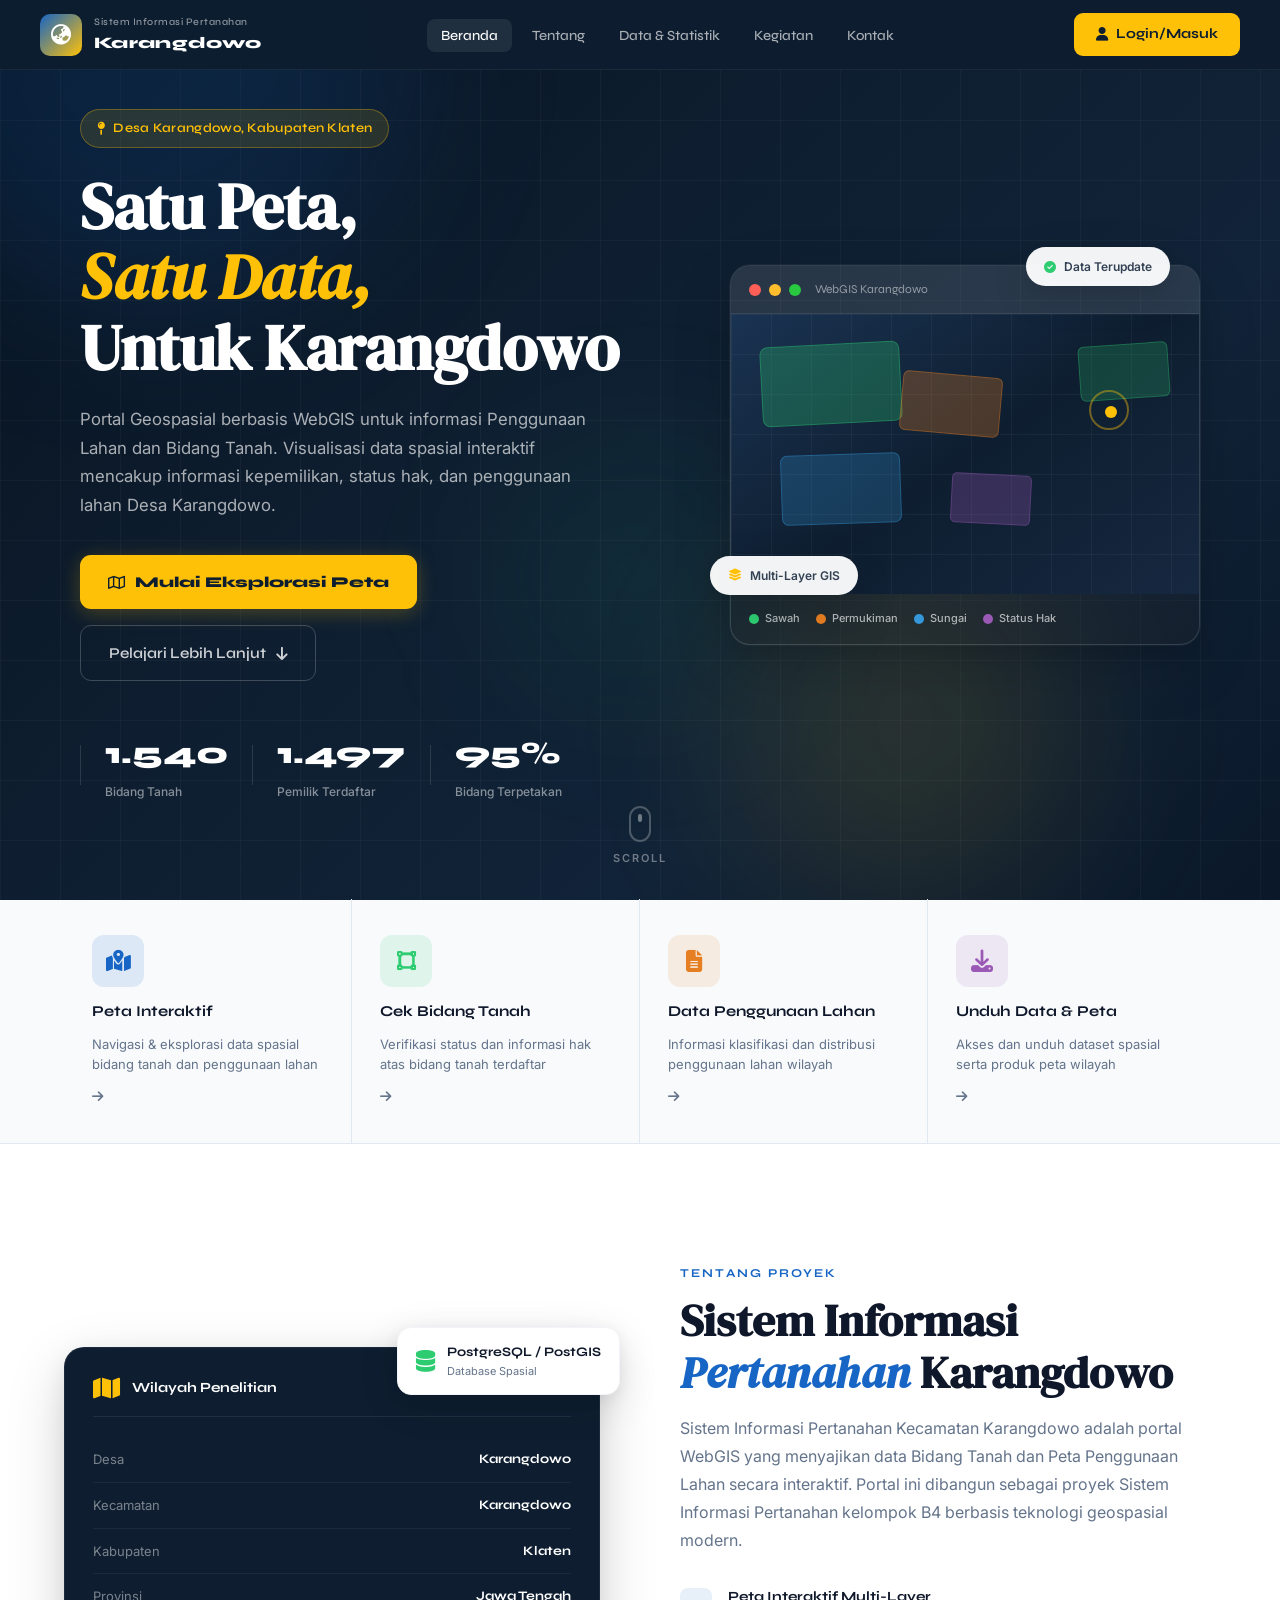
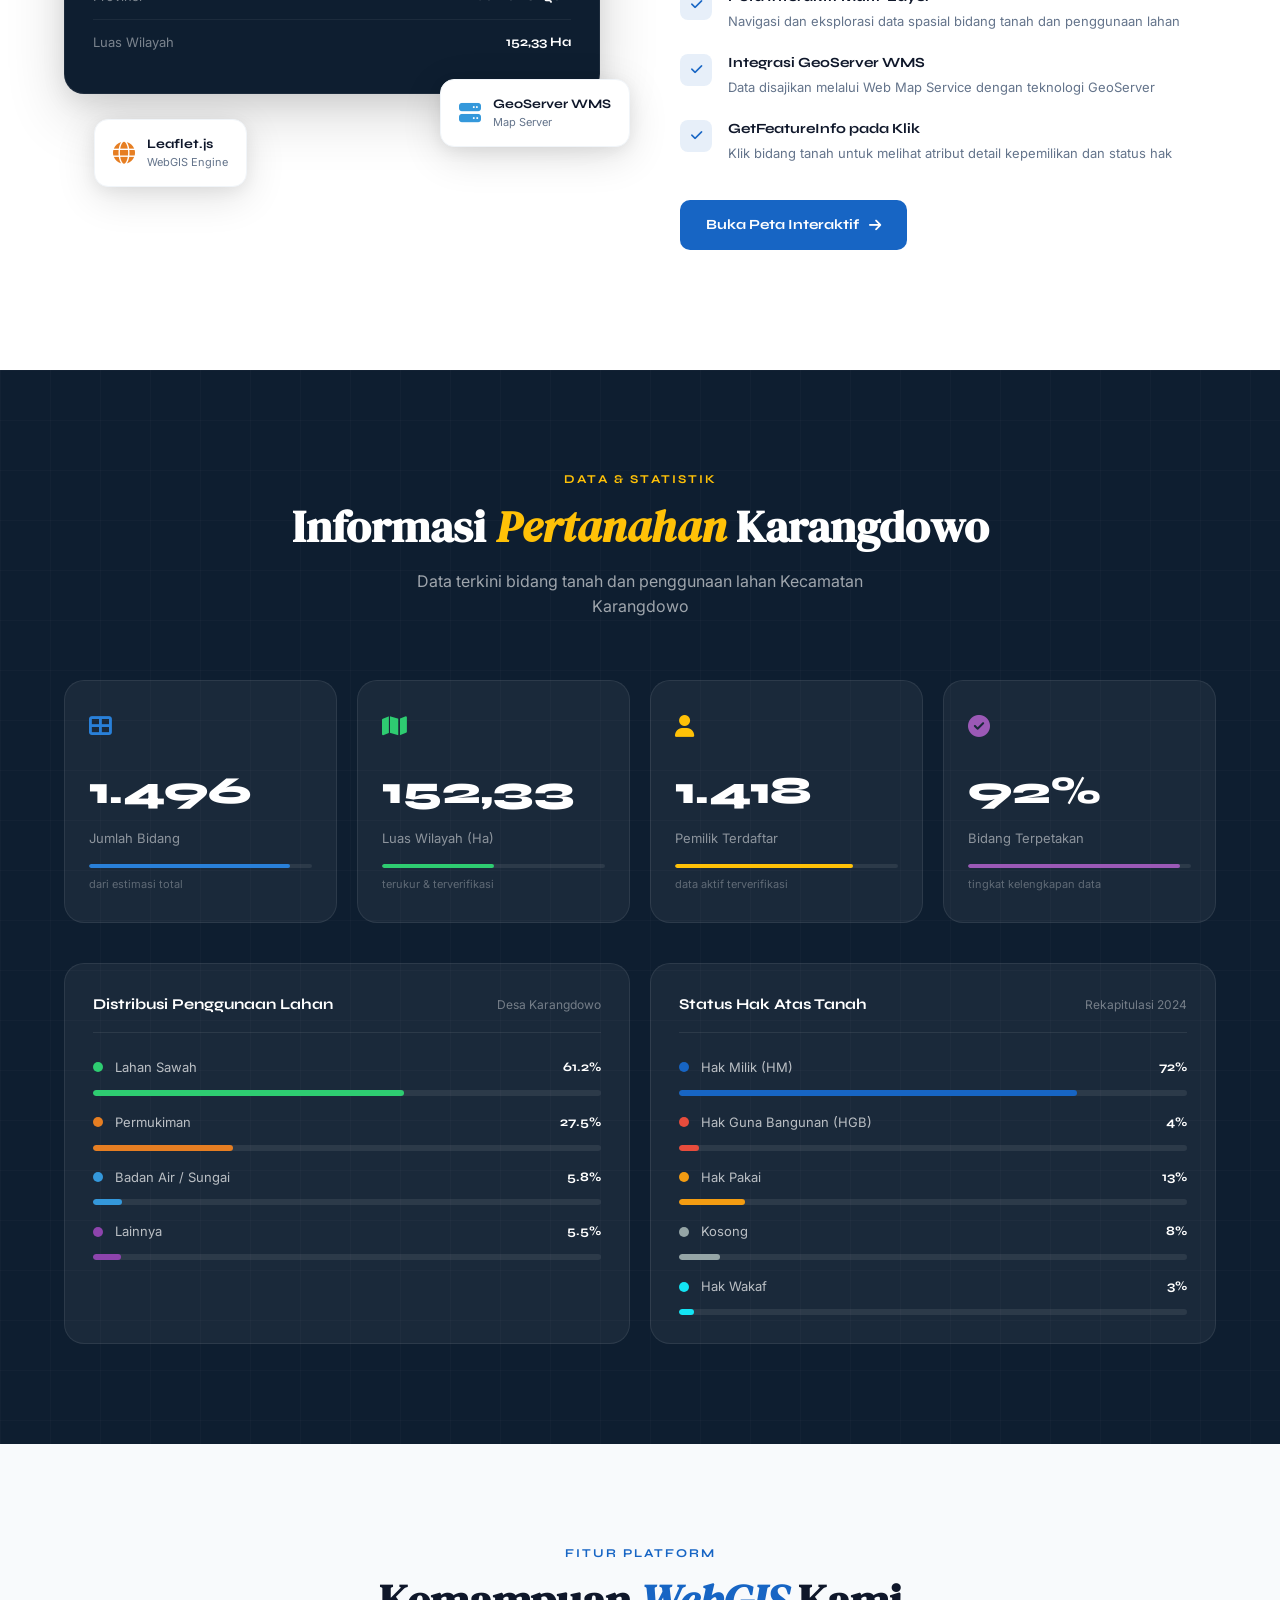
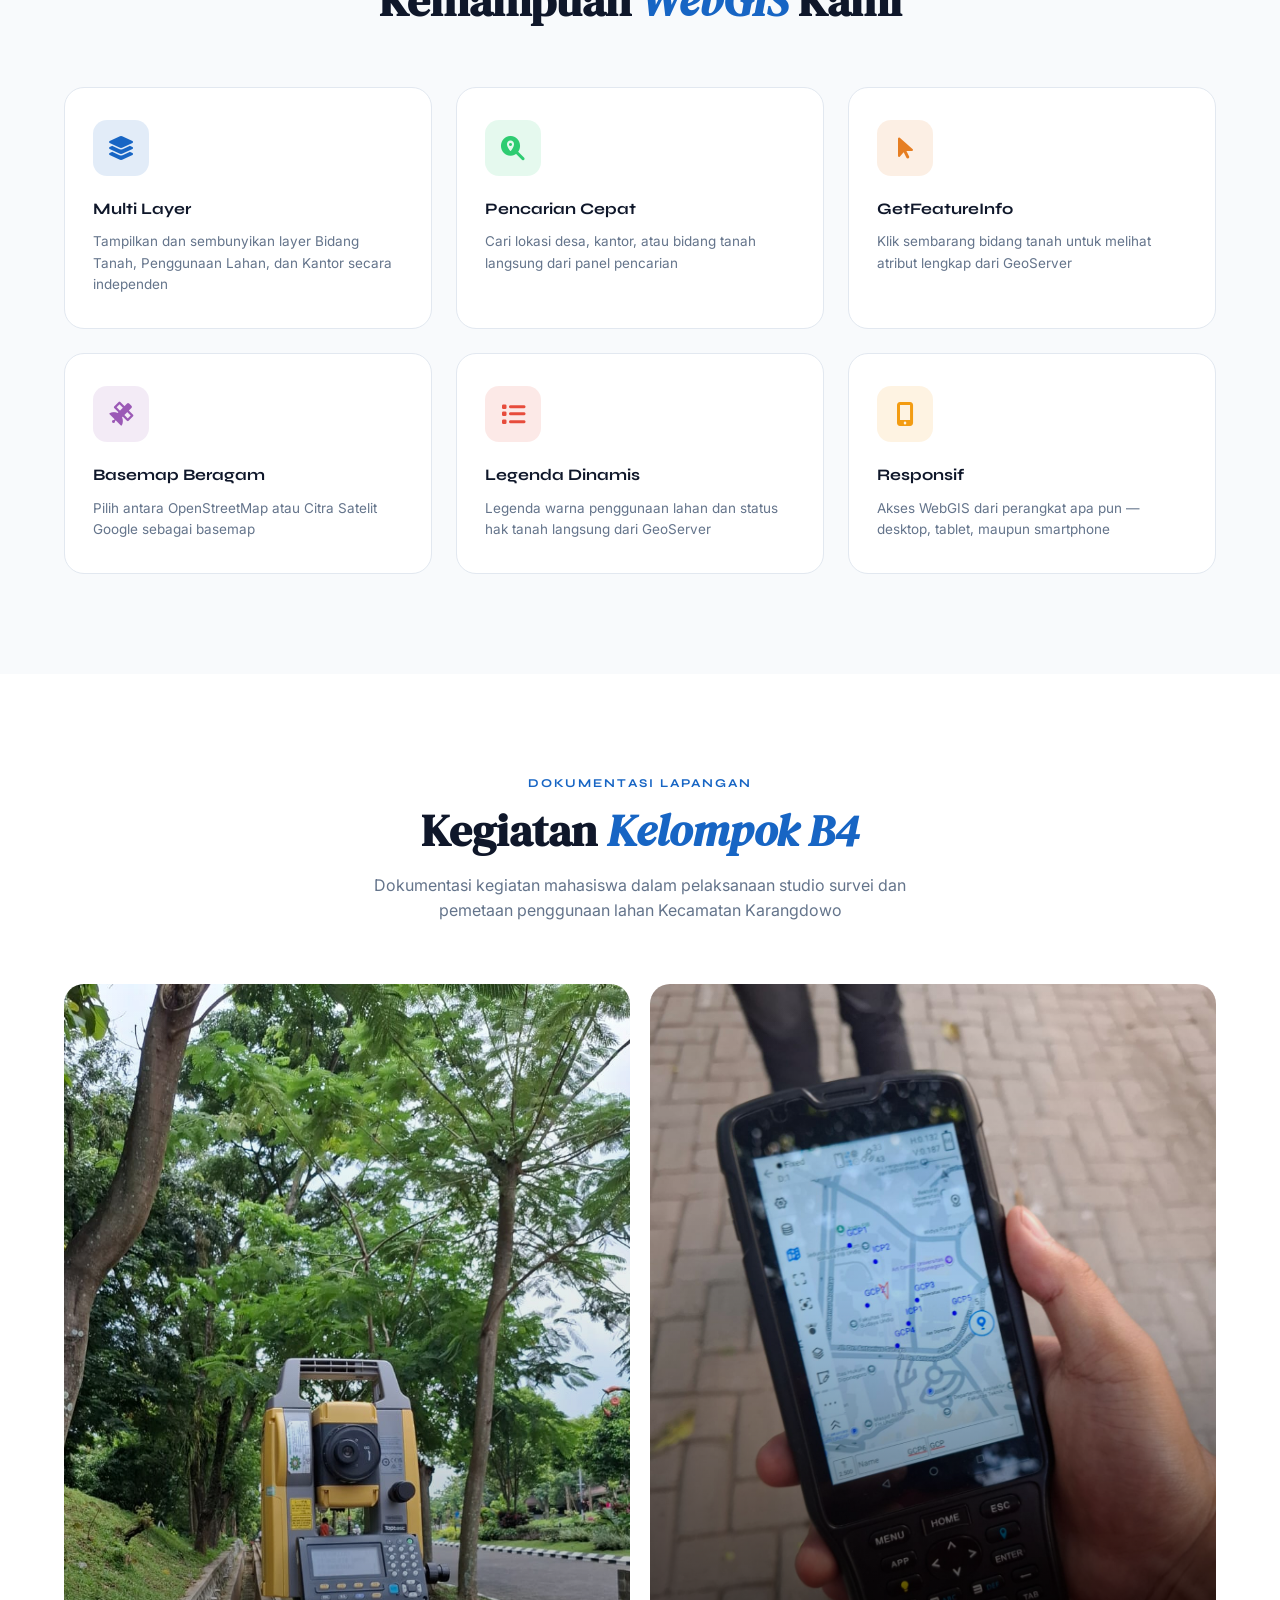
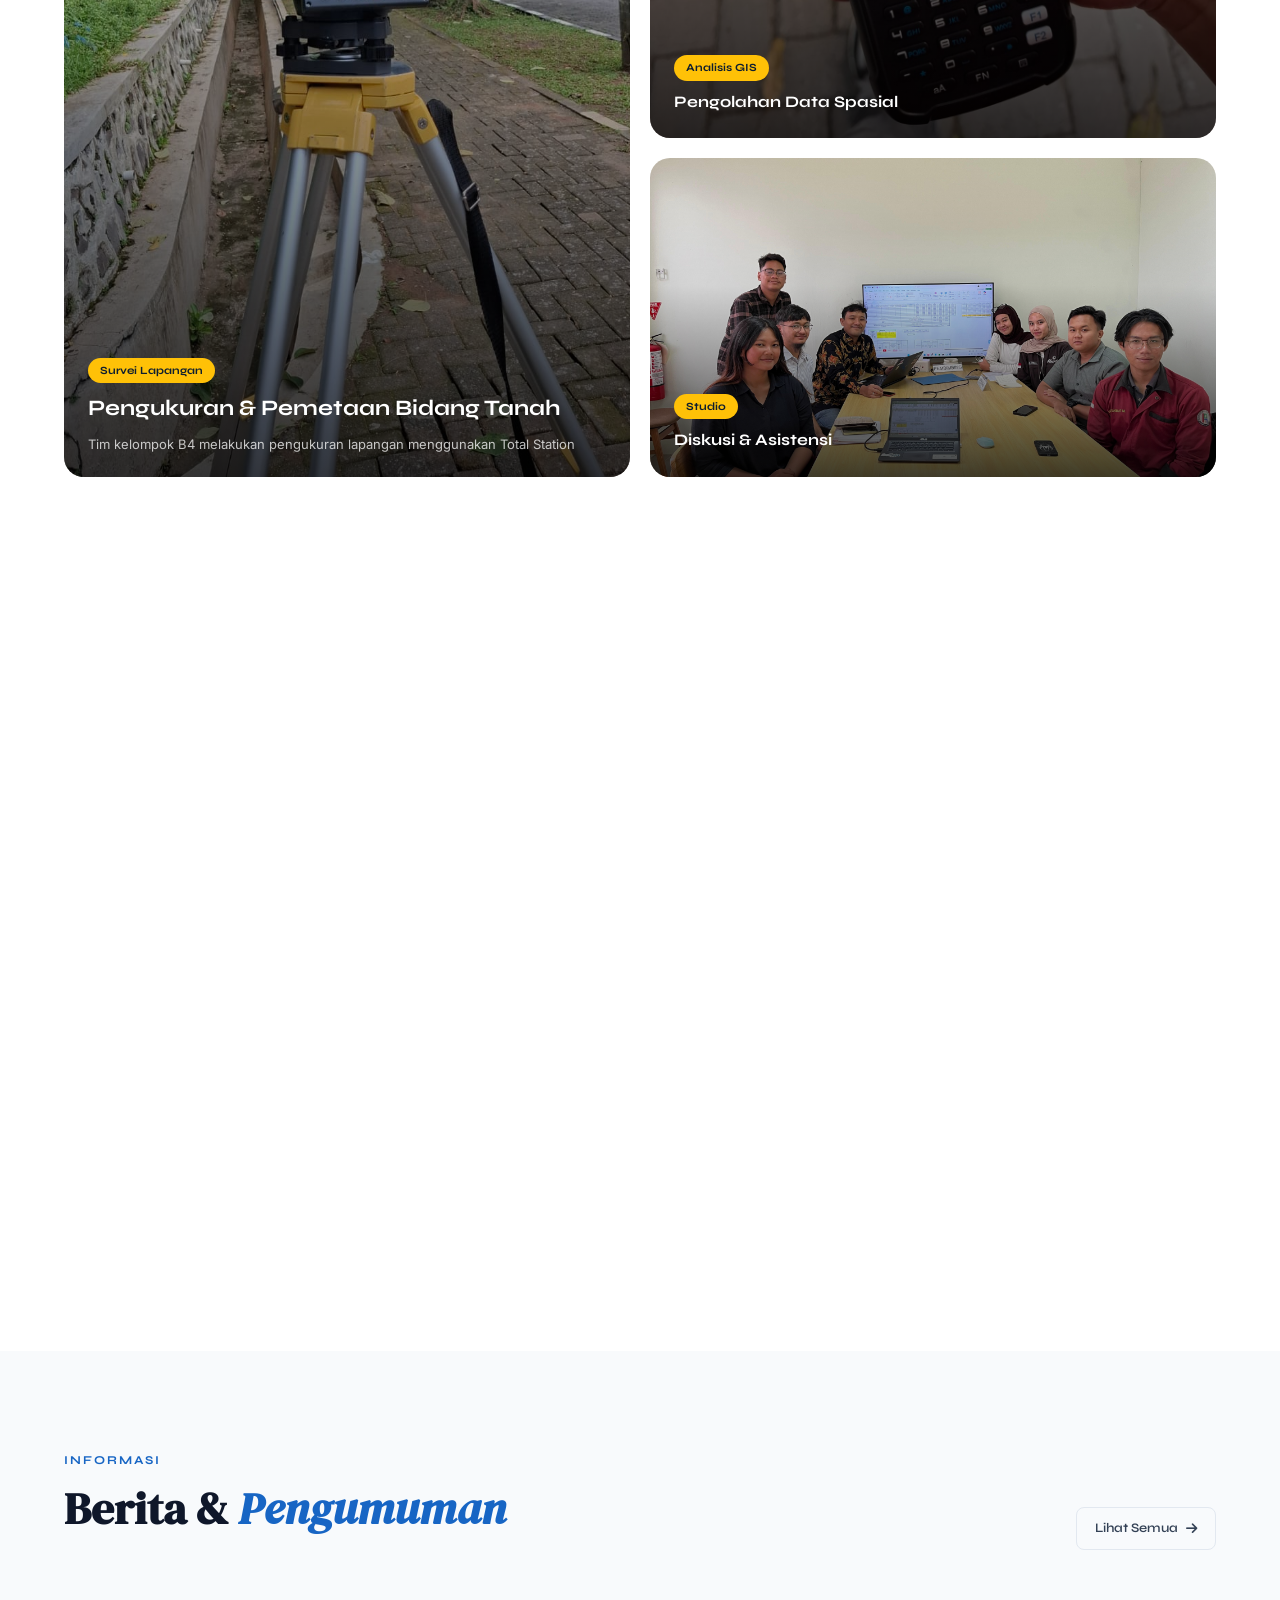
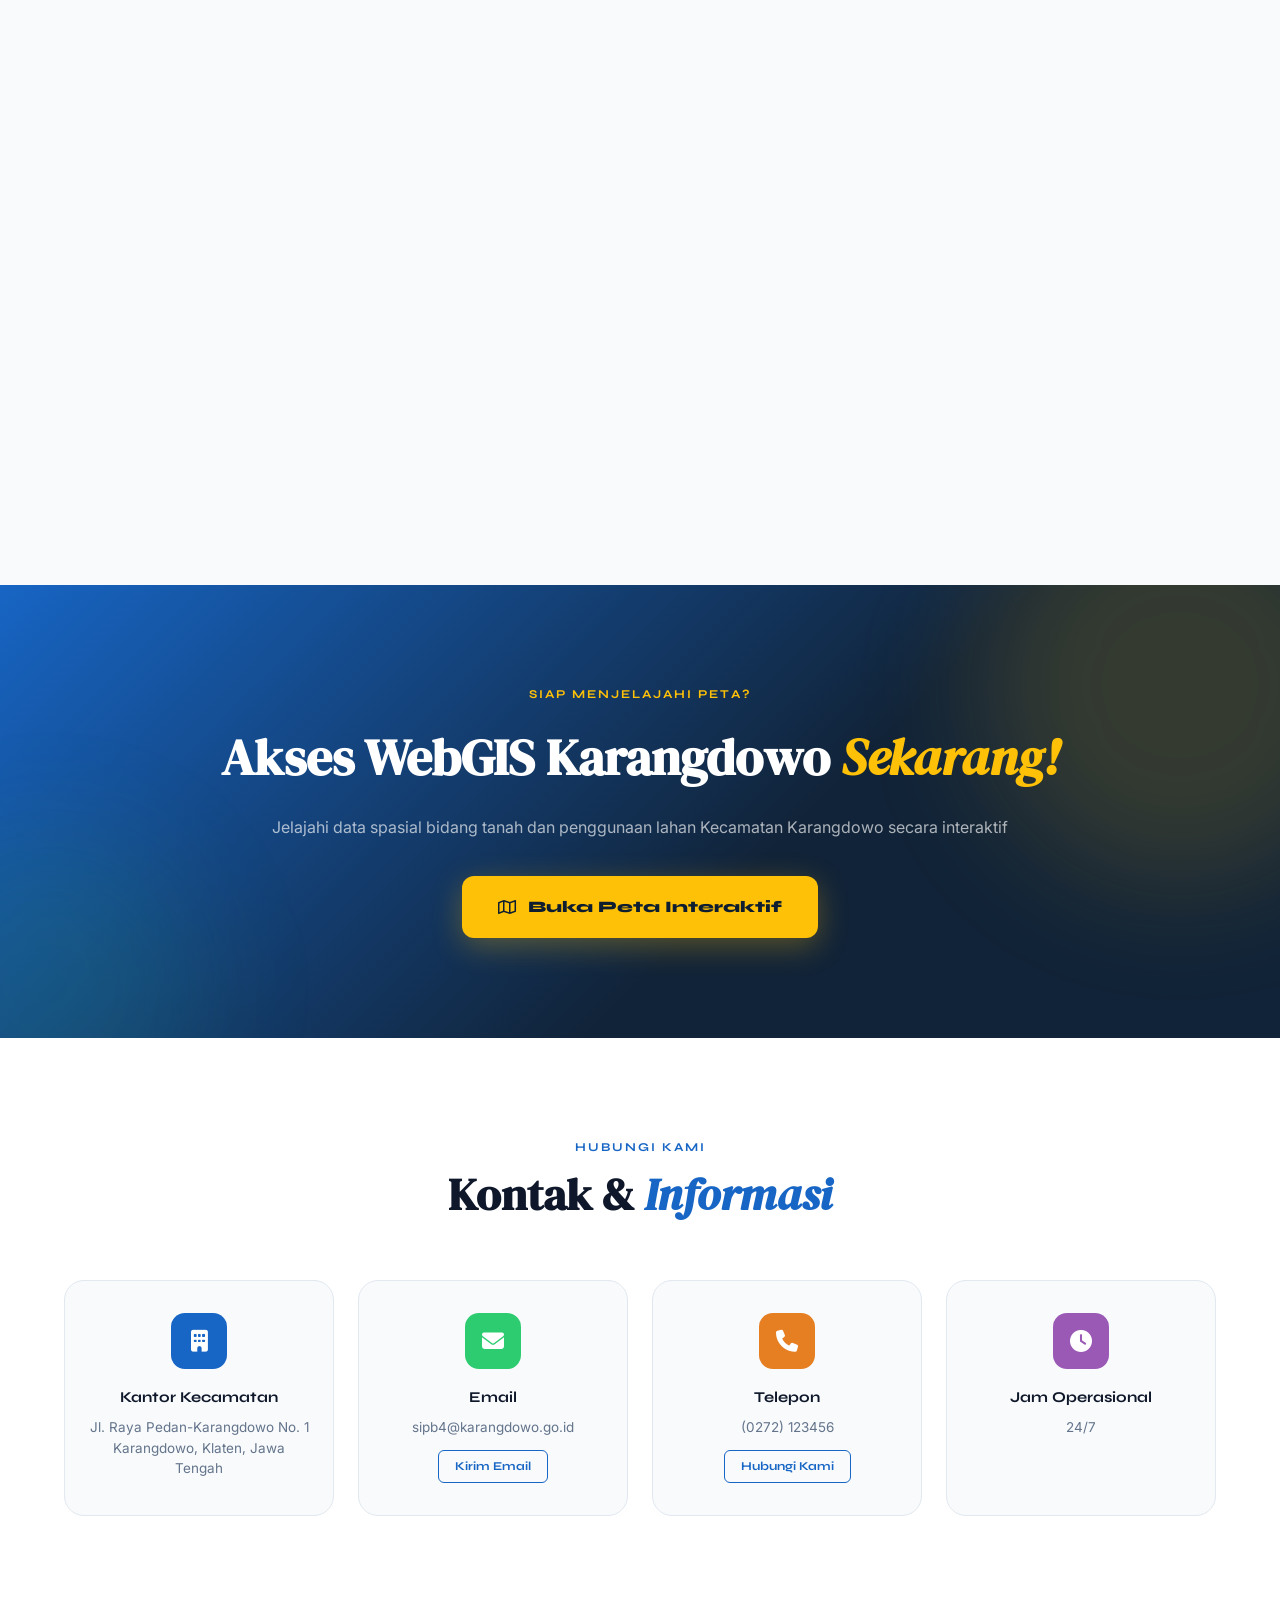
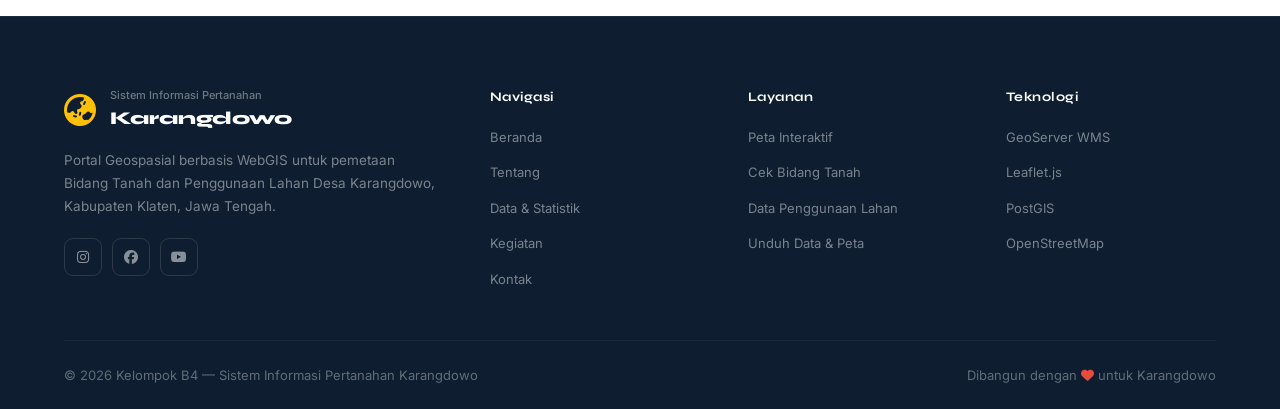
==== index.html @ cdc53840 "Add files via upload" ====
<!DOCTYPE html>
<html lang="id">
<head>
    <meta charset="UTF-8">
    <meta name="viewport" content="width=device-width, initial-scale=1.0">
    <meta name="description" content="Sistem Informasi Pertanahan Kecamatan Karangdowo, Kabupaten Klaten, Jawa Tengah.">
    <title>SIP Karangdowo — Sistem Informasi Pertanahan</title>
    <link rel="preconnect" href="https://fonts.googleapis.com">
    <link rel="preconnect" href="https://fonts.gstatic.com" crossorigin>
    <link href="https://fonts.googleapis.com/css2?family=DM+Serif+Display:ital@0;1&family=Syne:wght@400;500;600;700;800&family=Inter:wght@300;400;500;600&display=swap" rel="stylesheet">
    <link rel="stylesheet" href="https://cdnjs.cloudflare.com/ajax/libs/font-awesome/6.4.0/css/all.min.css">
    <link rel="stylesheet" href="style.css">
</head>
<body>

<!-- ===== NAVBAR ===== -->
<nav class="navbar" id="navbar">
    <div class="nav-brand">
        <div class="nav-logo-icon">
            <i class="fa fa-globe-asia"></i>
        </div>
        <div class="nav-brand-text">
            <span class="nav-brand-sub">Sistem Informasi Pertanahan</span>
            <span class="nav-brand-name">Karangdowo</span>
        </div>
    </div>
    <ul class="nav-links">
        <li><a href="#beranda" class="nav-link active">Beranda</a></li>
        <li><a href="#tentang" class="nav-link">Tentang</a></li>
        <li><a href="#statistik" class="nav-link">Data & Statistik</a></li>
        <li><a href="#kegiatan" class="nav-link">Kegiatan</a></li>
        <li><a href="#kontak" class="nav-link">Kontak</a></li>
    </ul>
    <div class="nav-actions">
        <a href="login.html" class="btn-peta-nav">
            <i class="fa fa-user"></i> Login/Masuk
        </a>
        <button class="hamburger" id="hamburger">
            <span></span><span></span><span></span>
        </button>
    </div>
</nav>

<!-- Mobile Menu -->
<div class="mobile-menu" id="mobileMenu">
    <a href="#beranda" onclick="closeMobileMenu()">Beranda</a>
    <a href="#tentang" onclick="closeMobileMenu()">Tentang</a>
    <a href="#statistik" onclick="closeMobileMenu()">Data & Statistik</a>
    <a href="#kegiatan" onclick="closeMobileMenu()">Kegiatan</a>
    <a href="#kontak" onclick="closeMobileMenu()">Kontak</a>
    <a href="map.html" class="mobile-peta-btn">Buka Peta Interaktif</a>
</div>

<!-- ===== HERO SECTION ===== -->
<section class="hero" id="beranda">
    <div class="hero-bg-grid"></div>
    <div class="hero-orb hero-orb-1"></div>
    <div class="hero-orb hero-orb-2"></div>
    <div class="hero-orb hero-orb-3"></div>

    <div class="hero-content">
        <div class="hero-badge">
            <i class="fa fa-map-pin"></i>
            Desa Karangdowo, Kabupaten Klaten
        </div>
        <h1 class="hero-title">
            Satu Peta,<br>
            <em>Satu Data,</em><br>
            Untuk Karangdowo
        </h1>
        <p class="hero-desc">
            Portal Geospasial berbasis WebGIS untuk informasi Penggunaan Lahan dan Bidang Tanah. 
            Visualisasi data spasial interaktif mencakup informasi kepemilikan, status hak, 
            dan penggunaan lahan Desa Karangdowo.
        </p>
        <div class="hero-actions">
            <a href="map.html" class="btn-primary-hero">
                <i class="fa-regular fa-map"></i>
                Mulai Eksplorasi Peta
            </a>
            <a href="#tentang" class="btn-ghost-hero">
                Pelajari Lebih Lanjut <i class="fa fa-arrow-down"></i>
            </a>
        </div>
        <div class="hero-stats">
            <!-- <div class="hero-stat-item">
                <span class="hero-stat-num" data-target="19">0</span>
                <span class="hero-stat-label">Desa / Kelurahan</span> -->
            <!-- </div> -->
            <div class="hero-stat-divider"></div>
            <div class="hero-stat-item">
                <span class="hero-stat-num" data-target="1540">0</span>
                <span class="hero-stat-label">Bidang Tanah</span>
            </div>
            <div class="hero-stat-divider"></div>
            <div class="hero-stat-item">
                <span class="hero-stat-num" data-target="1497">0</span>
                <span class="hero-stat-label">Pemilik Terdaftar</span>
            </div>
            <div class="hero-stat-divider"></div>
            <div class="hero-stat-item">
                <span class="hero-stat-num" data-suffix="%" data-target="95">0</span>
                <span class="hero-stat-label">Bidang Terpetakan</span>
            </div>
        </div>
    </div>

    <div class="hero-map-preview">
        <div class="map-preview-card">
            <div class="map-preview-header">
                <span class="map-dot red"></span>
                <span class="map-dot yellow"></span>
                <span class="map-dot green"></span>
                <span class="map-preview-title">WebGIS Karangdowo</span>
            </div>
            <div class="map-preview-body">
                <div class="map-fake-bg">
                    <div class="map-grid-lines"></div>
                    <div class="map-polygon p1"></div>
                    <div class="map-polygon p2"></div>
                    <div class="map-polygon p3"></div>
                    <div class="map-polygon p4"></div>
                    <div class="map-polygon p5"></div>
                    <div class="map-pulse-pin">
                        <div class="pulse-ring"></div>
                        <div class="pulse-dot"></div>
                    </div>
                </div>
                <div class="map-preview-footer">
                    <div class="legend-item"><span class="legend-dot" style="background:#2ecc71;"></span> Sawah</div>
                    <div class="legend-item"><span class="legend-dot" style="background:#e67e22;"></span> Permukiman</div>
                    <div class="legend-item"><span class="legend-dot" style="background:#3498db;"></span> Sungai</div>
                    <div class="legend-item"><span class="legend-dot" style="background:#9b59b6;"></span> Status Hak</div>
                </div>
            </div>
        </div>
        <div class="floating-info-chip chip-1">
            <i class="fa fa-check-circle" style="color:#2ecc71;"></i>
            <span>Data Terupdate</span>
        </div>
        <div class="floating-info-chip chip-2">
            <i class="fa fa-layer-group" style="color:#ffc107;"></i>
            <span>Multi-Layer GIS</span>
        </div>
    </div>

    <div class="hero-scroll-indicator">
        <div class="scroll-mouse">
            <div class="scroll-wheel"></div>
        </div>
        <span>Scroll</span>
    </div>
</section>

<!-- ===== LAYANAN CEPAT ===== -->
<section class="quick-services">
    <div class="container">
        <div class="qs-grid">
            <a href="map.html" class="qs-card">
                <div class="qs-icon" style="--ic:#1765c4;">
                    <i class="fa fa-map-marked-alt"></i>
                </div>
                <h3>Peta Interaktif</h3>
                <p>Navigasi & eksplorasi data spasial bidang tanah dan penggunaan lahan</p>
                <span class="qs-arrow"><i class="fa fa-arrow-right"></i></span>
            </a>
            <a href="#" class="qs-card">
                <div class="qs-icon" style="--ic:#2ecc71;">
                    <i class="fa fa-vector-square"></i>
                </div>
                <h3>Cek Bidang Tanah</h3>
                <p>Verifikasi status dan informasi hak atas bidang tanah terdaftar</p>
                <span class="qs-arrow"><i class="fa fa-arrow-right"></i></span>
            </a>
            <a href="#" class="qs-card">
                <div class="qs-icon" style="--ic:#e67e22;">
                    <i class="fa fa-file-alt"></i>
                </div>
                <h3>Data Penggunaan Lahan</h3>
                <p>Informasi klasifikasi dan distribusi penggunaan lahan wilayah</p>
                <span class="qs-arrow"><i class="fa fa-arrow-right"></i></span>
            </a>
            <a href="https://drive.google.com/drive/u/2/folders/1l1m3zVYWx1L0dCqM16SQrdQJWQw67SRI" target="_blank" class="qs-card">
                <div class="qs-icon" style="--ic:#9b59b6;">
                    <i class="fa fa-download"></i>
                </div>
                <h3>Unduh Data & Peta</h3>
                <p>Akses dan unduh dataset spasial serta produk peta wilayah</p>
                <span class="qs-arrow"><i class="fa fa-arrow-right"></i></span>
            </a>
        </div>
    </div>
</section>

<!-- ===== TENTANG ===== -->
<section class="tentang" id="tentang">
    <div class="container">
        <div class="tentang-grid">
            <div class="tentang-visual">
                <div class="tv-main-card">
                    <div class="tv-card-header">
                        <i class="fa fa-map" style="color:#ffc107; font-size:24px;"></i>
                        <span>Wilayah Penelitian</span>
                    </div>
                    <div class="tv-info-rows">
                        <div class="tv-row">
                            <span class="tv-label">Desa</span>
                            <span class="tv-value">Karangdowo</span>
                        </div>
                        <div class="tv-row">
                            <span class="tv-label">Kecamatan</span>
                            <span class="tv-value">Karangdowo</span>
                        </div>
                        <div class="tv-row">
                            <span class="tv-label">Kabupaten</span>
                            <span class="tv-value">Klaten</span>
                        </div>
                        <div class="tv-row">
                            <span class="tv-label">Provinsi</span>
                            <span class="tv-value">Jawa Tengah</span>
                        </div>
                        <div class="tv-row">
                            <span class="tv-label">Luas Wilayah</span>
                            <span class="tv-value">152,33 Ha</span>
                        </div>
                    </div>
                </div>
                <div class="tv-side-card tv-side-1">
                    <i class="fa fa-database" style="color:#2ecc71;"></i>
                    <div>
                        <strong>PostgreSQL / PostGIS</strong>
                        <p>Database Spasial</p>
                    </div>
                </div>
                <div class="tv-side-card tv-side-2">
                    <i class="fa fa-server" style="color:#3498db;"></i>
                    <div>
                        <strong>GeoServer WMS</strong>
                        <p>Map Server</p>
                    </div>
                </div>
                <div class="tv-side-card tv-side-3">
                    <i class="fa fa-globe" style="color:#e67e22;"></i>
                    <div>
                        <strong>Leaflet.js</strong>
                        <p>WebGIS Engine</p>
                    </div>
                </div>
            </div>

            <div class="tentang-content">
                <div class="section-eyebrow">Tentang Proyek</div>
                <h2 class="section-title">Sistem Informasi <em>Pertanahan</em> Karangdowo</h2>
                <p class="tentang-desc">
                    Sistem Informasi Pertanahan Kecamatan Karangdowo adalah portal WebGIS yang menyajikan data 
                    Bidang Tanah dan Peta Penggunaan Lahan secara interaktif. Portal ini dibangun sebagai 
                    proyek Sistem Informasi Pertanahan kelompok B4 berbasis 
                    teknologi geospasial modern.
                </p>
                <div class="tentang-features">
                    <div class="tf-item">
                        <div class="tf-icon"><i class="fa fa-check"></i></div>
                        <div>
                            <strong>Peta Interaktif Multi-Layer</strong>
                            <p>Navigasi dan eksplorasi data spasial bidang tanah dan penggunaan lahan</p>
                        </div>
                    </div>
                    <div class="tf-item">
                        <div class="tf-icon"><i class="fa fa-check"></i></div>
                        <div>
                            <strong>Integrasi GeoServer WMS</strong>
                            <p>Data disajikan melalui Web Map Service dengan teknologi GeoServer</p>
                        </div>
                    </div>
                    <div class="tf-item">
                        <div class="tf-icon"><i class="fa fa-check"></i></div>
                        <div>
                            <strong>GetFeatureInfo pada Klik</strong>
                            <p>Klik bidang tanah untuk melihat atribut detail kepemilikan dan status hak</p>
                        </div>
                    </div>
                    <!-- <div class="tf-item">
                        <div class="tf-icon"><i class="fa fa-check"></i></div>
                        <div>
                            <strong>Ekspor & Unduh Data</strong>
                            <p>Tersedia akses unduh dataset dan produk peta dalam berbagai format</p>
                        </div>
                    </div> -->
                </div>
                <a href="map.html" class="btn-cta">
                    Buka Peta Interaktif <i class="fa fa-arrow-right"></i>
                </a>
            </div>
        </div>
    </div>
</section>

<!-- ===== STATISTIK ===== -->
<section class="statistik" id="statistik">
    <div class="statistik-bg-decoration"></div>
    <div class="container">
        <div class="section-header-center">
            <div class="section-eyebrow light">Data & Statistik</div>
            <h2 class="section-title light">Informasi <em>Pertanahan</em> Karangdowo</h2>
            <p class="section-subtitle light">Data terkini bidang tanah dan penggunaan lahan Kecamatan Karangdowo</p>
        </div>

        <div class="stat-cards-grid">
            <div class="stat-card sc-blue">
                <div class="sc-icon"><i class="fa fa-th-large"></i></div>
                <div class="sc-num" data-target="1540">0</div>
                <div class="sc-label">Jumlah Bidang</div>
                <div class="sc-bar"><div class="sc-bar-fill" style="width:90%"></div></div>
                <div class="sc-note">dari estimasi total</div>
            </div>
            <div class="stat-card sc-green">
                <div class="sc-icon"><i class="fa fa-map"></i></div>
                <div class="sc-num">152,33</div>
                <div class="sc-label">Luas Wilayah (Ha)</div>
                <div class="sc-bar"><div class="sc-bar-fill" style="width:50%"></div></div>
                <div class="sc-note">terukur & terverifikasi</div>
            </div>
            <div class="stat-card sc-gold">
                <div class="sc-icon"><i class="fa fa-user"></i></div>
                <div class="sc-num" data-target="1460">0</div>
                <div class="sc-label">Pemilik Terdaftar</div>
                <div class="sc-bar"><div class="sc-bar-fill" style="width:80%"></div></div>
                <div class="sc-note">data aktif terverifikasi</div>
            </div>
            <div class="stat-card sc-purple">
                <div class="sc-icon"><i class="fa fa-check-circle"></i></div>
                <div class="sc-num" data-target="95" data-suffix="%">0</div>
                <div class="sc-label">Bidang Terpetakan</div>
                <div class="sc-bar"><div class="sc-bar-fill" style="width:95%"></div></div>
                <div class="sc-note">tingkat kelengkapan data</div>
            </div>
        </div>

        <div class="penggunaan-lahan-grid">
            <div class="pl-card">
                <div class="pl-header">
                    <h3>Distribusi Penggunaan Lahan</h3>
                    <span>Desa Karangdowo</span>
                </div>
                <div class="pl-items">
                    <div class="pl-item">
                        <div class="pl-dot" style="background:#2ecc71;"></div>
                        <div class="pl-info">
                            <span class="pl-name">Lahan Sawah</span>
                            <span class="pl-pct">61.2%</span>
                        </div>
                        <div class="pl-prog-bar"><div class="pl-prog-fill" style="width:61.2%; background:#2ecc71;"></div></div>
                    </div>
                    <div class="pl-item">
                        <div class="pl-dot" style="background:#e67e22;"></div>
                        <div class="pl-info">
                            <span class="pl-name">Permukiman</span>
                            <span class="pl-pct">27.5%</span>
                        </div>
                        <div class="pl-prog-bar"><div class="pl-prog-fill" style="width:27.5%; background:#e67e22;"></div></div>
                    </div>
                    <div class="pl-item">
                        <div class="pl-dot" style="background:#3498db;"></div>
                        <div class="pl-info">
                            <span class="pl-name">Badan Air / Sungai</span>
                            <span class="pl-pct">5.8%</span>
                        </div>
                        <div class="pl-prog-bar"><div class="pl-prog-fill" style="width:5.8%; background:#3498db;"></div></div>
                    </div>
                    <div class="pl-item">
                        <div class="pl-dot" style="background:#8e44ad;"></div>
                        <div class="pl-info">
                            <span class="pl-name">Lainnya</span>
                            <span class="pl-pct">5.5%</span>
                        </div>
                        <div class="pl-prog-bar"><div class="pl-prog-fill" style="width:5.5%; background:#8e44ad;"></div></div>
                    </div>
                </div>
            </div>
            <div class="pl-card">
                <div class="pl-header">
                    <h3>Status Hak Atas Tanah</h3>
                    <span>Rekapitulasi 2024</span>
                </div>
                <div class="pl-items">
                    <div class="pl-item">
                        <div class="pl-dot" style="background:#1765c4;"></div>
                        <div class="pl-info">
                            <span class="pl-name">Hak Milik (HM)</span>
                            <span class="pl-pct">72%</span>
                        </div>
                        <div class="pl-prog-bar"><div class="pl-prog-fill" style="width:78.3%; background:#1765c4;"></div></div>
                    </div>
                    <div class="pl-item">
                        <div class="pl-dot" style="background:#e74c3c;"></div>
                        <div class="pl-info">
                            <span class="pl-name">Hak Guna Bangunan (HGB)</span>
                            <span class="pl-pct">4%</span>
                        </div>
                        <div class="pl-prog-bar"><div class="pl-prog-fill" style="width:4%; background:#e74c3c;"></div></div>
                    </div>
                    <div class="pl-item">
                        <div class="pl-dot" style="background:#f39c12;"></div>
                        <div class="pl-info">
                            <span class="pl-name">Hak Pakai</span>
                            <span class="pl-pct">13%</span>
                        </div>
                        <div class="pl-prog-bar"><div class="pl-prog-fill" style="width:13%; background:#f39c12;"></div></div>
                    </div>
                    <div class="pl-item">
                        <div class="pl-dot" style="background:#95a5a6;"></div>
                        <div class="pl-info">
                            <span class="pl-name">Kosong</span>
                            <span class="pl-pct">8%</span>
                        </div>
                        <div class="pl-prog-bar"><div class="pl-prog-fill" style="width:8%; background:#95a5a6;"></div></div>
                    </div>
                    <div class="pl-item">
                        <div class="pl-dot" style="background:#13e4f3;"></div>
                        <div class="pl-info">
                            <span class="pl-name">Hak Wakaf</span>
                            <span class="pl-pct">3%</span>
                        </div>
                        <div class="pl-prog-bar"><div class="pl-prog-fill" style="width:3%; background:#13e4f3;"></div></div>
                    </div>
                </div>
            </div>
        </div>
    </div>
</section>

<!-- ===== FITUR GIS ===== -->
<section class="fitur-gis">
    <div class="container">
        <div class="section-header-center">
            <div class="section-eyebrow">Fitur Platform</div>
            <h2 class="section-title">Kemampuan <em>WebGIS</em> Kami</h2>
        </div>
        <div class="fitur-grid">
            <div class="fitur-card">
                <div class="fitur-icon-wrap" style="--fc:#1765c4;">
                    <i class="fa fa-layer-group"></i>
                </div>
                <h3>Multi Layer</h3>
                <p>Tampilkan dan sembunyikan layer Bidang Tanah, Penggunaan Lahan, dan Kantor secara independen</p>
            </div>
            <div class="fitur-card">
                <div class="fitur-icon-wrap" style="--fc:#2ecc71;">
                    <i class="fa fa-search-location"></i>
                </div>
                <h3>Pencarian Cepat</h3>
                <p>Cari lokasi desa, kantor, atau bidang tanah langsung dari panel pencarian</p>
            </div>
            <div class="fitur-card">
                <div class="fitur-icon-wrap" style="--fc:#e67e22;">
                    <i class="fa fa-mouse-pointer"></i>
                </div>
                <h3>GetFeatureInfo</h3>
                <p>Klik sembarang bidang tanah untuk melihat atribut lengkap dari GeoServer</p>
            </div>
            <div class="fitur-card">
                <div class="fitur-icon-wrap" style="--fc:#9b59b6;">
                    <i class="fa fa-satellite"></i>
                </div>
                <h3>Basemap Beragam</h3>
                <p>Pilih antara OpenStreetMap atau Citra Satelit Google sebagai basemap</p>
            </div>
            <div class="fitur-card">
                <div class="fitur-icon-wrap" style="--fc:#e74c3c;">
                    <i class="fa fa-list"></i>
                </div>
                <h3>Legenda Dinamis</h3>
                <p>Legenda warna penggunaan lahan dan status hak tanah langsung dari GeoServer</p>
            </div>
            <div class="fitur-card">
                <div class="fitur-icon-wrap" style="--fc:#f39c12;">
                    <i class="fa fa-mobile-alt"></i>
                </div>
                <h3>Responsif</h3>
                <p>Akses WebGIS dari perangkat apa pun — desktop, tablet, maupun smartphone</p>
            </div>
        </div>
    </div>
</section>

<!-- ===== KEGIATAN ===== -->
<section class="kegiatan" id="kegiatan">
    <div class="container">
        <div class="section-header-center">
            <div class="section-eyebrow">Dokumentasi Lapangan</div>
            <h2 class="section-title">Kegiatan <em>Kelompok B4</em></h2>
            <p class="section-subtitle">Dokumentasi kegiatan mahasiswa dalam pelaksanaan studio survei dan pemetaan penggunaan lahan Kecamatan Karangdowo</p>
        </div>

        <div class="kegiatan-grid">
            <div class="kg-card kg-featured">
                <div class="kg-img-wrap">
                    <img src="image/FOTO3.jpeg" alt="Survei Lapangan" loading="lazy">
                    <div class="kg-overlay">
                        <div class="kg-tag">Survei Lapangan</div>
                        <h3>Pengukuran & Pemetaan Bidang Tanah</h3>
                        <p>Tim kelompok B4 melakukan pengukuran lapangan menggunakan Total Station</p>
                    </div>
                </div>
            </div>
            <div class="kg-card">
                <div class="kg-img-wrap">
                    <img src="image/FOTO2.jpeg" alt="Analisis Data" loading="lazy">
                    <div class="kg-overlay">
                        <div class="kg-tag">Analisis GIS</div>
                        <h3>Pengolahan Data Spasial</h3>
                    </div>
                </div>
            </div>
            <div class="kg-card">
                <div class="kg-img-wrap">
                    <img src="image/FOTO5.jpeg" alt="Diskusi" loading="lazy">
                    <div class="kg-overlay">
                        <div class="kg-tag">Studio</div>
                        <h3>Diskusi & Asistensi</h3>
                    </div>
                </div>
            </div>
            <div class="kg-card">
                <div class="kg-img-wrap">
                    <img src="image/FOTO1.jpeg" alt="Tim" loading="lazy">
                    <div class="kg-overlay">
                        <div class="kg-tag">Tim</div>
                        <h3>Foto Bersama Tim B4</h3>
                    </div>
                </div>
            </div>
        </div>
    </div>
</section>

<!-- ===== BERITA ===== -->
<section class="berita">
    <div class="container">
        <div class="berita-header">
            <div>
                <div class="section-eyebrow">Informasi</div>
                <h2 class="section-title">Berita & <em>Pengumuman</em></h2>
            </div>
            <a href="#" class="btn-outline-small">Lihat Semua <i class="fa fa-arrow-right"></i></a>
        </div>
        <div class="berita-grid">
            <article class="berita-card berita-featured">
                <div class="bc-img-wrap">
                    <img src="image/FOTO7.jpeg" alt="Pemutakhiran" loading="lazy">
                    <div class="bc-category">Pengumuman</div>
                </div>
                <div class="bc-body">
                    <div class="bc-date"><i class="fa fa-calendar"></i> 10 Mei 2045</div>
                    <h3>Pemutakhiran Peta Bidang Tanah Kecamatan Karangdowo Tahun 2045</h3>
                    <p>Data bidang tanah telah diperbarui berdasarkan hasil survei terbaru yang mencakup seluruh 19 desa di Kecamatan Karangdowo.</p>
                    <a href="#" class="bc-read-more">Baca Selengkapnya <i class="fa fa-arrow-right"></i></a>
                </div>
            </article>
            <article class="berita-card">
                <div class="bc-img-wrap">
                    <img src="image/FOTO8.jpeg" alt="Layanan" loading="lazy">
                    <div class="bc-category">Layanan</div>
                </div>
                <div class="bc-body">
                    <div class="bc-date"><i class="fa fa-calendar"></i> 2 Mei 2045</div>
                    <h3>Layanan Informasi Pertanahan Kini Lebih Mudah Diakses</h3>
                    <p>Portal WebGIS kini dapat diakses dari perangkat mobile.</p>
                    <a href="#" class="bc-read-more">Baca Selengkapnya <i class="fa fa-arrow-right"></i></a>
                </div>
            </article>
            <article class="berita-card">
                <div class="bc-img-wrap">
                    <img src="image/FOTO6.jpeg" alt="Pelatihan" loading="lazy">
                    <div class="bc-category">Kegiatan</div>
                </div>
                <div class="bc-body">
                    <div class="bc-date"><i class="fa fa-calendar"></i> 15 April 2045</div>
                    <h3>Pelatihan Penggunaan Sistem Informasi Pertanahan</h3>
                    <p>Sosialisasi dan pelatihan sistem informasi bagi perangkat desa.</p>
                    <a href="#" class="bc-read-more">Baca Selengkapnya <i class="fa fa-arrow-right"></i></a>
                </div>
            </article>
        </div>
    </div>
</section>

<!-- ===== CTA SECTION ===== -->
<section class="cta-section">
    <div class="cta-orb cta-orb-1"></div>
    <div class="cta-orb cta-orb-2"></div>
    <div class="container">
        <div class="cta-content">
            <div class="section-eyebrow light">Siap Menjelajahi Peta?</div>
            <h2>Akses WebGIS Karangdowo <em>Sekarang!</em></h2>
            <p>Jelajahi data spasial bidang tanah dan penggunaan lahan Kecamatan Karangdowo secara interaktif</p>
            <a href="map.html" class="btn-cta-big">
                <i class="fa-regular fa-map"></i>
                Buka Peta Interaktif
            </a>
        </div>
    </div>
</section>

<!-- ===== KONTAK ===== -->
<section class="kontak" id="kontak">
    <div class="container">
        <div class="section-header-center">
            <div class="section-eyebrow">Hubungi Kami</div>
            <h2 class="section-title">Kontak & <em>Informasi</em></h2>
        </div>
        <div class="kontak-grid">
            <div class="kontak-card">
                <div class="kontak-icon" style="background:#1765c4;"><i class="fa fa-building"></i></div>
                <h3>Kantor Kecamatan</h3>
                <p>Jl. Raya Pedan-Karangdowo No. 1<br>Karangdowo, Klaten, Jawa Tengah</p>
            </div>
            <div class="kontak-card">
                <div class="kontak-icon" style="background:#2ecc71;"><i class="fa fa-envelope"></i></div>
                <h3>Email</h3>
                <p>sipb4@karangdowo.go.id</p>
                <a href="mailto:sipb4@karangdowo.go.id" class="kontak-link">Kirim Email</a>
            </div>
            <div class="kontak-card">
                <div class="kontak-icon" style="background:#e67e22;"><i class="fa fa-phone"></i></div>
                <h3>Telepon</h3>
                <p>(0272) 123456</p>
                <a href="tel:0272123456" class="kontak-link">Hubungi Kami</a>
            </div>
            <div class="kontak-card">
                <div class="kontak-icon" style="background:#9b59b6;"><i class="fa fa-clock"></i></div>
                <h3>Jam Operasional</h3>
                <p>24/7<br></p>
            </div>
        </div>
    </div>
</section>

<!-- ===== FOOTER ===== -->
<footer class="footer">
    <div class="container">
        <div class="footer-grid">
            <div class="footer-brand">
                <div class="footer-logo">
                    <i class="fa fa-globe-asia" style="color:#ffc107; font-size:32px;"></i>
                    <div>
                        <span class="footer-brand-sub">Sistem Informasi Pertanahan</span>
                        <span class="footer-brand-name">Karangdowo</span>
                    </div>
                </div>
                <p>Portal Geospasial berbasis WebGIS untuk pemetaan Bidang Tanah dan Penggunaan Lahan Desa Karangdowo, Kabupaten Klaten, Jawa Tengah.</p>
                <div class="footer-socials">
                    <a href="#"><i class="fa-brands fa-instagram"></i></a>
                    <a href="#"><i class="fa-brands fa-facebook"></i></a>
                    <a href="#"><i class="fa-brands fa-youtube"></i></a>
                </div>
            </div>
            <div class="footer-links-col">
                <h4>Navigasi</h4>
                <ul>
                    <li><a href="#beranda">Beranda</a></li>
                    <li><a href="#tentang">Tentang</a></li>
                    <li><a href="#statistik">Data & Statistik</a></li>
                    <li><a href="#kegiatan">Kegiatan</a></li>
                    <li><a href="#kontak">Kontak</a></li>
                </ul>
            </div>
            <div class="footer-links-col">
                <h4>Layanan</h4>
                <ul>
                    <li><a href="map.html">Peta Interaktif</a></li>
                    <li><a href="BIDANG.html">Cek Bidang Tanah</a></li>
                    <li><a href="map.html">Data Penggunaan Lahan</a></li>
                    <li><a href="https://drive.google.com/drive/u/2/folders/1l1m3zVYWx1L0dCqM16SQrdQJWQw67SRI">Unduh Data & Peta</a></li>
                    <!-- <li><a href="#">Pengajuan Layanan</a></li> -->
                </ul>
            </div>
            <div class="footer-links-col">
                <h4>Teknologi</h4>
                <ul>
                    <li><a href="#">GeoServer WMS</a></li>
                    <li><a href="#">Leaflet.js</a></li>
                    <li><a href="#">PostGIS</a></li>
                    <li><a href="#">OpenStreetMap</a></li>
                </ul>
            </div>
        </div>
        <div class="footer-bottom">
            <span>&copy; 2026 Kelompok B4 — Sistem Informasi Pertanahan Karangdowo</span>
            <span>Dibangun dengan <i class="fa fa-heart" style="color:#e74c3c;"></i> untuk Karangdowo</span>
        </div>
    </div>
</footer>

<script src="script.js"></script>
</body>
</html>
---- style.css ----
/* ======================================================
   STYLE.CSS — Web GIS Pertanahan Karangdowo
   Landing Page Styles
   ====================================================== */

/* ===== CSS VARIABLES ===== */
:root {
    --navy: #0e1e30;
    --navy-mid: #112338;
    --navy-light: #1a3352;
    --blue: #1765c4;
    --blue-light: #2980d9;
    --gold: #ffc107;
    --gold-dark: #e0a800;
    --green: #2ecc71;
    --orange: #e67e22;
    --purple: #9b59b6;
    --red: #e74c3c;
    --white: #ffffff;
    --gray-50: #f8fafc;
    --gray-100: #f1f5f9;
    --gray-200: #e2e8f0;
    --gray-500: #64748b;
    --gray-700: #334155;
    --gray-900: #0f172a;

    --font-display: 'DM Serif Display', Georgia, serif;
    --font-ui: 'Syne', sans-serif;
    --font-body: 'Inter', sans-serif;

    --radius-sm: 8px;
    --radius: 14px;
    --radius-lg: 20px;
    --radius-xl: 28px;

    --shadow-sm: 0 1px 3px rgba(0,0,0,0.08), 0 1px 2px rgba(0,0,0,0.04);
    --shadow: 0 4px 16px rgba(0,0,0,0.08), 0 2px 8px rgba(0,0,0,0.04);
    --shadow-lg: 0 10px 40px rgba(0,0,0,0.12), 0 4px 16px rgba(0,0,0,0.06);
    --shadow-xl: 0 20px 60px rgba(0,0,0,0.16), 0 8px 24px rgba(0,0,0,0.08);
}

/* ===== RESET ===== */
*, *::before, *::after { box-sizing: border-box; margin: 0; padding: 0; }
html { scroll-behavior: smooth; font-size: 16px; }
body {
    font-family: var(--font-body);
    color: var(--gray-900);
    background: var(--white);
    overflow-x: hidden;
    line-height: 1.6;
}
a { text-decoration: none; }
img { max-width: 100%; display: block; }

.container {
    max-width: 1200px;
    margin: 0 auto;
    padding: 0 24px;
}

/* ===== NAVBAR ===== */
.navbar {
    position: fixed;
    top: 0; left: 0; right: 0;
    z-index: 9999;
    display: flex;
    align-items: center;
    justify-content: space-between;
    padding: 0 40px;
    height: 70px;
    background: rgba(14, 30, 48, 0.95);
    backdrop-filter: blur(12px);
    border-bottom: 1px solid rgba(255,255,255,0.06);
    transition: background 0.3s, box-shadow 0.3s;
}
.navbar.scrolled {
    background: rgba(14, 30, 48, 0.98);
    box-shadow: 0 4px 20px rgba(0,0,0,0.3);
}
.nav-brand {
    display: flex;
    align-items: center;
    gap: 12px;
}
.nav-logo-icon {
    width: 42px; height: 42px;
    background: linear-gradient(135deg, #1765c4, #ffc107);
    border-radius: 10px;
    display: flex; align-items: center; justify-content: center;
    font-size: 20px; color: white;
}
.nav-brand-text {
    display: flex;
    flex-direction: column;
    gap: 0;
}
.nav-brand-sub {
    font-family: var(--font-ui);
    font-size: 10px;
    color: rgba(255,255,255,0.55);
    font-weight: 500;
    letter-spacing: 0.5px;
}
.nav-brand-name {
    font-family: var(--font-ui);
    font-size: 16px;
    font-weight: 800;
    color: white;
    letter-spacing: 0.3px;
}
.nav-links {
    list-style: none;
    display: flex;
    gap: 6px;
    align-items: center;
}
.nav-link {
    font-family: var(--font-ui);
    font-size: 14px;
    font-weight: 500;
    color: rgba(255,255,255,0.65);
    padding: 8px 14px;
    border-radius: 8px;
    transition: all 0.2s;
}
.nav-link:hover, .nav-link.active {
    color: white;
    background: rgba(255,255,255,0.08);
}
.nav-actions { display: flex; align-items: center; gap: 12px; }
.btn-peta-nav {
    font-family: var(--font-ui);
    font-size: 14px;
    font-weight: 700;
    background: var(--gold);
    color: var(--navy);
    padding: 10px 22px;
    border-radius: 9px;
    transition: all 0.2s;
    display: flex;
    align-items: center;
    gap: 8px;
}
.btn-peta-nav:hover {
    background: var(--gold-dark);
    transform: translateY(-1px);
    box-shadow: 0 4px 16px rgba(255,193,7,0.35);
}
.hamburger {
    display: none;
    flex-direction: column;
    gap: 5px;
    background: none;
    border: none;
    cursor: pointer;
    padding: 6px;
}
.hamburger span {
    display: block;
    width: 22px;
    height: 2px;
    background: white;
    border-radius: 2px;
    transition: 0.3s;
}

/* Mobile Menu */
.mobile-menu {
    display: none;
    position: fixed;
    top: 70px; left: 0; right: 0;
    background: var(--navy);
    z-index: 9998;
    padding: 20px;
    flex-direction: column;
    gap: 4px;
    border-bottom: 1px solid rgba(255,255,255,0.1);
}
.mobile-menu a {
    color: rgba(255,255,255,0.8);
    font-family: var(--font-ui);
    font-size: 15px;
    padding: 12px 16px;
    border-radius: 8px;
    transition: 0.2s;
}
.mobile-menu a:hover { background: rgba(255,255,255,0.06); color: white; }
.mobile-peta-btn {
    background: var(--gold) !important;
    color: var(--navy) !important;
    font-weight: 700;
    text-align: center;
    margin-top: 8px;
}

/* ===== HERO ===== */
.hero {
    min-height: 100vh;
    background: linear-gradient(135deg, #07121e 0%, #0e1e30 40%, #112338 70%, #0a1829 100%);
    position: relative;
    overflow: hidden;
    display: flex;
    align-items: center;
    justify-content: space-between;
    padding: 70px 80px 60px;
    gap: 60px;
}
.hero-bg-grid {
    position: absolute;
    inset: 0;
    background-image:
        linear-gradient(rgba(255,255,255,0.03) 1px, transparent 1px),
        linear-gradient(90deg, rgba(255,255,255,0.03) 1px, transparent 1px);
    background-size: 60px 60px;
    pointer-events: none;
}
.hero-orb {
    position: absolute;
    border-radius: 50%;
    filter: blur(80px);
    pointer-events: none;
}
.hero-orb-1 {
    width: 500px; height: 500px;
    background: rgba(23, 101, 196, 0.18);
    top: -200px; left: -100px;
}
.hero-orb-2 {
    width: 350px; height: 350px;
    background: rgba(255, 193, 7, 0.1);
    bottom: 0; right: 200px;
    animation: orbFloat 8s ease-in-out infinite;
}
.hero-orb-3 {
    width: 250px; height: 250px;
    background: rgba(46, 204, 113, 0.08);
    top: 50%; left: 40%;
    animation: orbFloat 6s ease-in-out infinite reverse;
}
@keyframes orbFloat {
    0%, 100% { transform: translateY(0); }
    50% { transform: translateY(-30px); }
}
.hero-content {
    position: relative;
    z-index: 2;
    flex: 0 0 52%;
    max-width: 620px;
    animation: heroFadeIn 0.8s ease both;
}
@keyframes heroFadeIn {
    from { opacity: 0; transform: translateY(30px); }
    to { opacity: 1; transform: translateY(0); }
}
.hero-badge {
    display: inline-flex;
    align-items: center;
    gap: 8px;
    background: rgba(255,193,7,0.12);
    border: 1px solid rgba(255,193,7,0.3);
    color: var(--gold);
    font-family: var(--font-ui);
    font-size: 13px;
    font-weight: 600;
    padding: 8px 16px;
    border-radius: 30px;
    margin-bottom: 24px;
    letter-spacing: 0.3px;
}
.hero-title {
    font-family: var(--font-display);
    font-size: clamp(3rem, 5vw, 4.5rem);
    line-height: 1.1;
    color: white;
    margin-bottom: 22px;
    letter-spacing: -0.5px;
}
.hero-title em {
    color: var(--gold);
    font-style: italic;
}
.hero-desc {
    font-size: 1.05rem;
    color: rgba(255,255,255,0.65);
    line-height: 1.7;
    margin-bottom: 36px;
    max-width: 520px;
}
.hero-actions {
    display: flex;
    gap: 16px;
    margin-bottom: 48px;
    flex-wrap: wrap;
}
.btn-primary-hero {
    display: inline-flex;
    align-items: center;
    gap: 10px;
    background: var(--gold);
    color: var(--navy);
    font-family: var(--font-ui);
    font-size: 15px;
    font-weight: 800;
    padding: 15px 28px;
    border-radius: 11px;
    transition: all 0.3s;
    box-shadow: 0 4px 20px rgba(255,193,7,0.25);
}
.btn-primary-hero:hover {
    background: var(--gold-dark);
    transform: translateY(-2px);
    box-shadow: 0 8px 30px rgba(255,193,7,0.4);
}
.btn-ghost-hero {
    display: inline-flex;
    align-items: center;
    gap: 10px;
    border: 1.5px solid rgba(255,255,255,0.2);
    color: rgba(255,255,255,0.8);
    font-family: var(--font-ui);
    font-size: 15px;
    font-weight: 600;
    padding: 15px 28px;
    border-radius: 11px;
    transition: all 0.3s;
}
.btn-ghost-hero:hover {
    border-color: rgba(255,255,255,0.5);
    color: white;
    background: rgba(255,255,255,0.06);
}
.hero-stats {
    display: flex;
    gap: 0;
    align-items: center;
}
.hero-stat-item {
    padding: 0 24px;
    display: flex;
    flex-direction: column;
    gap: 4px;
}
.hero-stat-item:first-child { padding-left: 0; }
.hero-stat-num {
    font-family: var(--font-ui);
    font-size: 1.9rem;
    font-weight: 800;
    color: white;
}
.hero-stat-label {
    font-size: 12px;
    color: rgba(255,255,255,0.5);
    font-weight: 500;
}
.hero-stat-divider {
    width: 1px;
    height: 40px;
    background: rgba(255,255,255,0.12);
    flex-shrink: 0;
}

/* Map Preview */
.hero-map-preview {
    position: relative;
    z-index: 2;
    flex: 0 0 42%;
    animation: heroFadeIn 0.8s 0.2s ease both;
}
.map-preview-card {
    background: rgba(255,255,255,0.05);
    border: 1px solid rgba(255,255,255,0.1);
    border-radius: var(--radius-lg);
    overflow: hidden;
    backdrop-filter: blur(12px);
    box-shadow: var(--shadow-xl), 0 0 0 1px rgba(255,255,255,0.05);
}
.map-preview-header {
    background: rgba(255,255,255,0.06);
    padding: 14px 18px;
    display: flex;
    align-items: center;
    gap: 8px;
    border-bottom: 1px solid rgba(255,255,255,0.08);
}
.map-dot {
    width: 12px; height: 12px;
    border-radius: 50%;
}
.map-dot.red { background: #ff5f57; }
.map-dot.yellow { background: #ffbd2e; }
.map-dot.green { background: #28c840; }
.map-preview-title {
    font-family: var(--font-ui);
    font-size: 12px;
    color: rgba(255,255,255,0.5);
    margin-left: 6px;
}
.map-preview-body { padding: 0; }
.map-fake-bg {
    height: 280px;
    background: linear-gradient(145deg, #1a3352 0%, #0e1e30 50%, #162840 100%);
    position: relative;
    overflow: hidden;
}
.map-grid-lines {
    position: absolute;
    inset: 0;
    background-image:
        linear-gradient(rgba(255,255,255,0.04) 1px, transparent 1px),
        linear-gradient(90deg, rgba(255,255,255,0.04) 1px, transparent 1px);
    background-size: 40px 40px;
}
.map-polygon {
    position: absolute;
    border-radius: 4px;
    opacity: 0.7;
    transition: opacity 0.3s;
}
.p1 { width: 140px; height: 80px; background: rgba(46,204,113,0.4); border: 1px solid rgba(46,204,113,0.6); top: 30px; left: 30px; transform: rotate(-3deg); border-radius: 8px; }
.p2 { width: 100px; height: 60px; background: rgba(230,126,34,0.4); border: 1px solid rgba(230,126,34,0.6); top: 60px; left: 170px; transform: rotate(5deg); border-radius: 6px; }
.p3 { width: 120px; height: 70px; background: rgba(52,152,219,0.35); border: 1px solid rgba(52,152,219,0.6); top: 140px; left: 50px; transform: rotate(-2deg); border-radius: 7px; }
.p4 { width: 80px; height: 50px; background: rgba(155,89,182,0.4); border: 1px solid rgba(155,89,182,0.6); top: 160px; left: 220px; transform: rotate(3deg); border-radius: 5px; }
.p5 { width: 90px; height: 55px; background: rgba(46,204,113,0.3); border: 1px solid rgba(46,204,113,0.5); top: 30px; right: 30px; transform: rotate(-4deg); border-radius: 6px; }

.map-pulse-pin {
    position: absolute;
    top: 90px; right: 80px;
    width: 16px; height: 16px;
}
.pulse-dot {
    width: 12px; height: 12px;
    background: var(--gold);
    border-radius: 50%;
    position: absolute;
    top: 2px; left: 2px;
    z-index: 2;
}
.pulse-ring {
    position: absolute;
    width: 40px; height: 40px;
    top: -14px; left: -14px;
    border: 2px solid rgba(255,193,7,0.4);
    border-radius: 50%;
    animation: pulseRing 2s ease-out infinite;
}
@keyframes pulseRing {
    0% { transform: scale(0.6); opacity: 1; }
    100% { transform: scale(1.8); opacity: 0; }
}
.map-preview-footer {
    display: flex;
    gap: 16px;
    padding: 16px 18px;
    flex-wrap: wrap;
    background: rgba(0,0,0,0.2);
}
.legend-item {
    display: flex; align-items: center; gap: 6px;
    font-size: 11px;
    color: rgba(255,255,255,0.65);
    font-weight: 500;
}
.legend-dot {
    width: 10px; height: 10px;
    border-radius: 50%;
    flex-shrink: 0;
}
.floating-info-chip {
    position: absolute;
    background: rgba(255,255,255,0.95);
    backdrop-filter: blur(8px);
    border-radius: 30px;
    padding: 10px 18px;
    display: flex;
    align-items: center;
    gap: 8px;
    font-size: 12px;
    font-weight: 600;
    color: var(--gray-700);
    box-shadow: var(--shadow-lg);
    white-space: nowrap;
}
.chip-1 { top: -18px; right: 30px; animation: chipFloat 4s ease-in-out infinite; }
.chip-2 { bottom: 50px; left: -20px; animation: chipFloat 5s ease-in-out 1s infinite; }
@keyframes chipFloat {
    0%, 100% { transform: translateY(0); }
    50% { transform: translateY(-8px); }
}
.hero-scroll-indicator {
    position: absolute;
    bottom: 32px;
    left: 50%;
    transform: translateX(-50%);
    display: flex;
    flex-direction: column;
    align-items: center;
    gap: 8px;
    color: rgba(255,255,255,0.4);
    font-size: 11px;
    font-weight: 600;
    letter-spacing: 2px;
    text-transform: uppercase;
    animation: scrollBounce 2s ease-in-out infinite;
}
@keyframes scrollBounce {
    0%, 100% { transform: translateX(-50%) translateY(0); }
    50% { transform: translateX(-50%) translateY(6px); }
}
.scroll-mouse {
    width: 22px; height: 36px;
    border: 2px solid rgba(255,255,255,0.25);
    border-radius: 11px;
    position: relative;
    display: flex;
    justify-content: center;
    padding-top: 6px;
}
.scroll-wheel {
    width: 4px; height: 8px;
    background: rgba(255,255,255,0.4);
    border-radius: 2px;
    animation: scrollWheel 2s ease-in-out infinite;
}
@keyframes scrollWheel {
    0%, 100% { opacity: 1; transform: translateY(0); }
    50% { opacity: 0.2; transform: translateY(8px); }
}

/* ===== QUICK SERVICES ===== */
.quick-services {
    padding: 0 0 0;
    margin-top: -1px;
    background: var(--gray-50);
    border-bottom: 1px solid var(--gray-200);
}
.qs-grid {
    display: grid;
    grid-template-columns: repeat(4, 1fr);
}
.qs-card {
    display: flex;
    flex-direction: column;
    gap: 12px;
    padding: 36px 28px;
    border-right: 1px solid var(--gray-200);
    transition: all 0.3s;
    position: relative;
    overflow: hidden;
}
.qs-card::before {
    content: '';
    position: absolute;
    bottom: 0; left: 0; right: 0;
    height: 3px;
    background: var(--ic, var(--blue));
    transform: scaleX(0);
    transform-origin: left;
    transition: transform 0.3s;
}
.qs-card:hover::before { transform: scaleX(1); }
.qs-card:hover { background: white; box-shadow: var(--shadow-lg); z-index: 1; }
.qs-card:last-child { border-right: none; }
.qs-icon {
    width: 52px; height: 52px;
    background: color-mix(in srgb, var(--ic, var(--blue)) 12%, transparent);
    border-radius: 12px;
    display: flex; align-items: center; justify-content: center;
    font-size: 22px;
    color: var(--ic, var(--blue));
    transition: 0.3s;
}
.qs-card:hover .qs-icon { transform: scale(1.08); }
.qs-card h3 {
    font-family: var(--font-ui);
    font-size: 15px;
    font-weight: 700;
    color: var(--gray-900);
}
.qs-card p {
    font-size: 13px;
    color: var(--gray-500);
    line-height: 1.5;
    flex: 1;
}
.qs-arrow {
    font-size: 13px;
    color: var(--gray-500);
    transition: 0.2s;
}
.qs-card:hover .qs-arrow { color: var(--ic, var(--blue)); transform: translateX(4px); }

/* ===== SECTION HELPERS ===== */
.section-eyebrow {
    font-family: var(--font-ui);
    font-size: 12px;
    font-weight: 700;
    color: var(--blue);
    letter-spacing: 2px;
    text-transform: uppercase;
    margin-bottom: 12px;
}
.section-eyebrow.light { color: var(--gold); }
.section-title {
    font-family: var(--font-display);
    font-size: clamp(2rem, 3.5vw, 2.8rem);
    line-height: 1.15;
    color: var(--gray-900);
    margin-bottom: 16px;
}
.section-title.light { color: white; }
.section-title em { color: var(--blue); font-style: italic; }
.section-title.light em { color: var(--gold); }
.section-subtitle {
    font-size: 1rem;
    color: var(--gray-500);
    max-width: 540px;
    line-height: 1.6;
}
.section-subtitle.light { color: rgba(255,255,255,0.6); }
.section-header-center {
    text-align: center;
    margin-bottom: 60px;
}
.section-header-center .section-subtitle { margin: 0 auto; }

/* ===== TENTANG ===== */
.tentang {
    padding: 100px 0;
    background: white;
}
.tentang-grid {
    display: grid;
    grid-template-columns: 1fr 1fr;
    gap: 80px;
    align-items: center;
}
.tentang-visual {
    position: relative;
    min-height: 420px;
}
.tv-main-card {
    background: var(--navy);
    border-radius: var(--radius-lg);
    padding: 28px;
    box-shadow: var(--shadow-xl);
    border: 1px solid rgba(255,255,255,0.06);
}
.tv-card-header {
    display: flex;
    align-items: center;
    gap: 12px;
    font-family: var(--font-ui);
    font-size: 14px;
    font-weight: 700;
    color: white;
    margin-bottom: 20px;
    padding-bottom: 16px;
    border-bottom: 1px solid rgba(255,255,255,0.08);
}
.tv-info-rows { display: flex; flex-direction: column; gap: 0; }
.tv-row {
    display: flex;
    justify-content: space-between;
    align-items: center;
    padding: 12px 0;
    border-bottom: 1px solid rgba(255,255,255,0.06);
}
.tv-row:last-child { border: none; }
.tv-label {
    font-size: 13px;
    color: rgba(255,255,255,0.45);
}
.tv-value {
    font-family: var(--font-ui);
    font-size: 13px;
    font-weight: 700;
    color: white;
}
.tv-side-card {
    position: absolute;
    background: white;
    border-radius: var(--radius);
    padding: 14px 18px;
    display: flex;
    align-items: center;
    gap: 12px;
    box-shadow: var(--shadow-lg);
    border: 1px solid var(--gray-100);
}
.tv-side-card i { font-size: 22px; flex-shrink: 0; }
.tv-side-card strong { font-family: var(--font-ui); font-size: 13px; font-weight: 700; display: block; color: var(--gray-900); }
.tv-side-card p { font-size: 11px; color: var(--gray-500); margin: 0; }
.tv-side-1 { top: -20px; right: -20px; animation: chipFloat 5s ease-in-out infinite; }
.tv-side-2 { bottom: 20px; right: -30px; animation: chipFloat 4s ease-in-out 1s infinite; }
.tv-side-3 { bottom: -20px; left: 30px; animation: chipFloat 6s ease-in-out 0.5s infinite; }

.tentang-content { padding: 20px 0; }
.tentang-desc {
    font-size: 1rem;
    color: var(--gray-500);
    line-height: 1.75;
    margin-bottom: 32px;
}
.tentang-features { display: flex; flex-direction: column; gap: 20px; margin-bottom: 36px; }
.tf-item {
    display: flex;
    gap: 16px;
    align-items: flex-start;
}
.tf-icon {
    width: 32px; height: 32px;
    background: rgba(23, 101, 196, 0.1);
    color: var(--blue);
    border-radius: 8px;
    display: flex; align-items: center; justify-content: center;
    font-size: 13px;
    flex-shrink: 0;
    margin-top: 2px;
}
.tf-item strong {
    font-family: var(--font-ui);
    font-size: 14px;
    font-weight: 700;
    color: var(--gray-900);
    display: block;
    margin-bottom: 4px;
}
.tf-item p { font-size: 13px; color: var(--gray-500); line-height: 1.5; margin: 0; }
.btn-cta {
    display: inline-flex;
    align-items: center;
    gap: 10px;
    background: var(--blue);
    color: white;
    font-family: var(--font-ui);
    font-size: 14px;
    font-weight: 700;
    padding: 14px 26px;
    border-radius: 10px;
    transition: all 0.3s;
}
.btn-cta:hover { background: var(--blue-light); transform: translateY(-1px); box-shadow: 0 6px 20px rgba(23,101,196,0.3); }

/* ===== STATISTIK ===== */
.statistik {
    padding: 100px 0;
    background: var(--navy);
    position: relative;
    overflow: hidden;
}
.statistik-bg-decoration {
    position: absolute;
    inset: 0;
    background-image:
        linear-gradient(rgba(255,255,255,0.02) 1px, transparent 1px),
        linear-gradient(90deg, rgba(255,255,255,0.02) 1px, transparent 1px);
    background-size: 50px 50px;
    pointer-events: none;
}
.stat-cards-grid {
    display: grid;
    grid-template-columns: repeat(4, 1fr);
    gap: 20px;
    margin-bottom: 40px;
}
.stat-card {
    background: rgba(255,255,255,0.05);
    border: 1px solid rgba(255,255,255,0.08);
    border-radius: var(--radius-lg);
    padding: 28px 24px;
    transition: 0.3s;
}
.stat-card:hover {
    background: rgba(255,255,255,0.08);
    transform: translateY(-4px);
    box-shadow: 0 12px 40px rgba(0,0,0,0.3);
}
.sc-icon {
    font-size: 22px;
    margin-bottom: 16px;
}
.sc-blue .sc-icon { color: var(--blue-light); }
.sc-green .sc-icon { color: var(--green); }
.sc-gold .sc-icon { color: var(--gold); }
.sc-purple .sc-icon { color: var(--purple); }
.sc-num {
    font-family: var(--font-ui);
    font-size: 2.4rem;
    font-weight: 800;
    color: white;
    margin-bottom: 6px;
}
.sc-label {
    font-size: 13px;
    color: rgba(255,255,255,0.5);
    margin-bottom: 16px;
}
.sc-bar {
    height: 4px;
    background: rgba(255,255,255,0.08);
    border-radius: 2px;
    overflow: hidden;
    margin-bottom: 8px;
}
.sc-bar-fill {
    height: 100%;
    border-radius: 2px;
    transition: width 1.5s ease;
}
.sc-blue .sc-bar-fill { background: var(--blue-light); }
.sc-green .sc-bar-fill { background: var(--green); }
.sc-gold .sc-bar-fill { background: var(--gold); }
.sc-purple .sc-bar-fill { background: var(--purple); }
.sc-note { font-size: 11px; color: rgba(255,255,255,0.3); }

.penggunaan-lahan-grid {
    display: grid;
    grid-template-columns: 1fr 1fr;
    gap: 20px;
}
.pl-card {
    background: rgba(255,255,255,0.05);
    border: 1px solid rgba(255,255,255,0.08);
    border-radius: var(--radius-lg);
    padding: 28px;
}
.pl-header {
    margin-bottom: 24px;
    padding-bottom: 16px;
    border-bottom: 1px solid rgba(255,255,255,0.08);
    display: flex;
    justify-content: space-between;
    align-items: baseline;
    flex-wrap: wrap;
    gap: 8px;
}
.pl-header h3 {
    font-family: var(--font-ui);
    font-size: 15px;
    font-weight: 700;
    color: white;
}
.pl-header span { font-size: 12px; color: rgba(255,255,255,0.4); }
.pl-items { display: flex; flex-direction: column; gap: 16px; }
.pl-item { display: flex; align-items: center; gap: 12px; flex-wrap: wrap; }
.pl-dot { width: 10px; height: 10px; border-radius: 50%; flex-shrink: 0; }
.pl-info { display: flex; justify-content: space-between; flex: 1; min-width: 120px; }
.pl-name { font-size: 13px; color: rgba(255,255,255,0.7); }
.pl-pct { font-family: var(--font-ui); font-size: 13px; font-weight: 700; color: white; }
.pl-prog-bar { width: 100%; height: 6px; background: rgba(255,255,255,0.08); border-radius: 3px; overflow: hidden; }
.pl-prog-fill { height: 100%; border-radius: 3px; transition: width 1.5s ease; }

/* ===== FITUR GIS ===== */
.fitur-gis {
    padding: 100px 0;
    background: var(--gray-50);
}
.fitur-grid {
    display: grid;
    grid-template-columns: repeat(3, 1fr);
    gap: 24px;
}
.fitur-card {
    background: white;
    border: 1px solid var(--gray-200);
    border-radius: var(--radius-lg);
    padding: 32px 28px;
    transition: all 0.3s;
}
.fitur-card:hover {
    border-color: var(--blue);
    box-shadow: var(--shadow-lg), 0 0 0 1px rgba(23,101,196,0.1);
    transform: translateY(-4px);
}
.fitur-icon-wrap {
    width: 56px; height: 56px;
    background: color-mix(in srgb, var(--fc, var(--blue)) 12%, transparent);
    border-radius: 14px;
    display: flex; align-items: center; justify-content: center;
    font-size: 24px;
    color: var(--fc, var(--blue));
    margin-bottom: 20px;
    transition: 0.3s;
}
.fitur-card:hover .fitur-icon-wrap { transform: scale(1.08) rotate(-3deg); }
.fitur-card h3 {
    font-family: var(--font-ui);
    font-size: 16px;
    font-weight: 700;
    color: var(--gray-900);
    margin-bottom: 10px;
}
.fitur-card p { font-size: 13.5px; color: var(--gray-500); line-height: 1.6; }

/* ===== KEGIATAN ===== */
.kegiatan {
    padding: 100px 0;
    background: white;
}
.kegiatan-grid {
    display: grid;
    grid-template-columns: 1fr 1fr;
    grid-template-rows: auto auto;
    gap: 20px;
}
.kg-card { border-radius: var(--radius-lg); overflow: hidden; cursor: pointer; }
.kg-card.kg-featured { grid-row: span 2; }
.kg-img-wrap { position: relative; overflow: hidden; height: 100%; min-height: 200px; }
.kg-featured .kg-img-wrap { min-height: 460px; }
.kg-img-wrap img {
    width: 100%; height: 100%;
    object-fit: cover;
    transition: transform 0.5s ease;
}
.kg-card:hover .kg-img-wrap img { transform: scale(1.06); }
.kg-overlay {
    position: absolute;
    inset: 0;
    background: linear-gradient(to top, rgba(0,0,0,0.75) 0%, rgba(0,0,0,0.1) 60%, transparent 100%);
    padding: 24px;
    display: flex;
    flex-direction: column;
    justify-content: flex-end;
    gap: 8px;
    transition: 0.3s;
}
.kg-tag {
    display: inline-block;
    background: var(--gold);
    color: var(--navy);
    font-family: var(--font-ui);
    font-size: 11px;
    font-weight: 700;
    padding: 4px 12px;
    border-radius: 20px;
    align-self: flex-start;
}
.kg-overlay h3 {
    font-family: var(--font-ui);
    font-size: 16px;
    font-weight: 700;
    color: white;
}
.kg-featured .kg-overlay h3 { font-size: 22px; }
.kg-overlay p { font-size: 13px; color: rgba(255,255,255,0.75); line-height: 1.4; }

/* ===== BERITA ===== */
.berita {
    padding: 100px 0;
    background: var(--gray-50);
}
.berita-header {
    display: flex;
    justify-content: space-between;
    align-items: flex-end;
    margin-bottom: 48px;
    flex-wrap: wrap;
    gap: 16px;
}
.btn-outline-small {
    display: inline-flex;
    align-items: center;
    gap: 8px;
    border: 1.5px solid var(--gray-200);
    color: var(--gray-700);
    font-family: var(--font-ui);
    font-size: 13px;
    font-weight: 600;
    padding: 10px 18px;
    border-radius: 8px;
    transition: 0.2s;
}
.btn-outline-small:hover { border-color: var(--blue); color: var(--blue); }
.berita-grid {
    display: grid;
    grid-template-columns: 1.4fr 1fr 1fr;
    gap: 24px;
    align-items: start;
}
.berita-card {
    background: white;
    border-radius: var(--radius-lg);
    overflow: hidden;
    border: 1px solid var(--gray-200);
    transition: all 0.3s;
}
.berita-card:hover { box-shadow: var(--shadow-lg); transform: translateY(-3px); border-color: transparent; }
.bc-img-wrap { position: relative; overflow: hidden; }
.bc-img-wrap img { width: 100%; height: 200px; object-fit: cover; transition: 0.5s; }
.berita-featured .bc-img-wrap img { height: 260px; }
.berita-card:hover .bc-img-wrap img { transform: scale(1.04); }
.bc-category {
    position: absolute;
    top: 14px; left: 14px;
    background: var(--gold);
    color: var(--navy);
    font-family: var(--font-ui);
    font-size: 11px;
    font-weight: 700;
    padding: 4px 12px;
    border-radius: 20px;
}
.bc-body { padding: 22px; }
.bc-date { font-size: 12px; color: var(--gray-500); margin-bottom: 10px; display: flex; align-items: center; gap: 6px; }
.bc-body h3 {
    font-family: var(--font-ui);
    font-size: 15px;
    font-weight: 700;
    color: var(--gray-900);
    margin-bottom: 10px;
    line-height: 1.4;
}
.bc-body p { font-size: 13px; color: var(--gray-500); line-height: 1.5; margin-bottom: 16px; }
.bc-read-more {
    font-family: var(--font-ui);
    font-size: 13px;
    font-weight: 600;
    color: var(--blue);
    display: inline-flex;
    align-items: center;
    gap: 6px;
    transition: 0.2s;
}
.bc-read-more:hover { gap: 10px; }

/* ===== CTA ===== */
.cta-section {
    padding: 100px 0;
    background: linear-gradient(135deg, #1765c4 0%, #112338 60%);
    position: relative;
    overflow: hidden;
    text-align: center;
}
.cta-orb {
    position: absolute;
    border-radius: 50%;
    filter: blur(60px);
    pointer-events: none;
}
.cta-orb-1 { width: 400px; height: 400px; background: rgba(255,193,7,0.15); top: -100px; right: -100px; }
.cta-orb-2 { width: 300px; height: 300px; background: rgba(46,204,113,0.1); bottom: -100px; left: -100px; }
.cta-content { position: relative; z-index: 2; }
.cta-content h2 {
    font-family: var(--font-display);
    font-size: clamp(2rem, 4vw, 3.2rem);
    color: white;
    margin-bottom: 16px;
}
.cta-content h2 em { color: var(--gold); font-style: italic; }
.cta-content p { font-size: 1rem; color: rgba(255,255,255,0.65); margin-bottom: 36px; }
.btn-cta-big {
    display: inline-flex;
    align-items: center;
    gap: 12px;
    background: var(--gold);
    color: var(--navy);
    font-family: var(--font-ui);
    font-size: 16px;
    font-weight: 800;
    padding: 18px 36px;
    border-radius: 12px;
    transition: all 0.3s;
    box-shadow: 0 8px 30px rgba(255,193,7,0.3);
}
.btn-cta-big:hover { background: var(--gold-dark); transform: translateY(-2px); box-shadow: 0 12px 40px rgba(255,193,7,0.45); }

/* ===== KONTAK ===== */
.kontak {
    padding: 100px 0;
    background: white;
}
.kontak-grid {
    display: grid;
    grid-template-columns: repeat(4, 1fr);
    gap: 24px;
}
.kontak-card {
    background: var(--gray-50);
    border: 1px solid var(--gray-200);
    border-radius: var(--radius-lg);
    padding: 32px 24px;
    text-align: center;
    transition: 0.3s;
}
.kontak-card:hover { background: white; box-shadow: var(--shadow-lg); transform: translateY(-3px); }
.kontak-icon {
    width: 56px; height: 56px;
    border-radius: 14px;
    display: flex; align-items: center; justify-content: center;
    font-size: 22px;
    color: white;
    margin: 0 auto 16px;
}
.kontak-card h3 {
    font-family: var(--font-ui);
    font-size: 15px;
    font-weight: 700;
    color: var(--gray-900);
    margin-bottom: 8px;
}
.kontak-card p { font-size: 13.5px; color: var(--gray-500); line-height: 1.5; }
.kontak-link {
    display: inline-block;
    margin-top: 12px;
    font-family: var(--font-ui);
    font-size: 12px;
    font-weight: 700;
    color: var(--blue);
    border: 1.5px solid var(--blue);
    padding: 6px 16px;
    border-radius: 6px;
    transition: 0.2s;
}
.kontak-link:hover { background: var(--blue); color: white; }

/* ===== FOOTER ===== */
.footer {
    background: var(--navy);
    padding: 70px 0 0;
    border-top: 1px solid rgba(255,255,255,0.06);
}
.footer-grid {
    display: grid;
    grid-template-columns: 1.8fr 1fr 1fr 1fr;
    gap: 48px;
    margin-bottom: 48px;
}
.footer-logo {
    display: flex;
    align-items: center;
    gap: 14px;
    margin-bottom: 16px;
}
.footer-brand-sub {
    display: block;
    font-size: 11px;
    color: rgba(255,255,255,0.4);
    font-weight: 500;
}
.footer-brand-name {
    display: block;
    font-family: var(--font-ui);
    font-size: 18px;
    font-weight: 800;
    color: white;
}
.footer-brand p { font-size: 13.5px; color: rgba(255,255,255,0.45); line-height: 1.7; margin-bottom: 20px; }
.footer-socials { display: flex; gap: 10px; }
.footer-socials a {
    width: 38px; height: 38px;
    border: 1px solid rgba(255,255,255,0.12);
    border-radius: 9px;
    display: flex; align-items: center; justify-content: center;
    color: rgba(255,255,255,0.5);
    font-size: 14px;
    transition: 0.2s;
}
.footer-socials a:hover { border-color: var(--gold); color: var(--gold); }
.footer-links-col h4 {
    font-family: var(--font-ui);
    font-size: 13px;
    font-weight: 700;
    color: white;
    margin-bottom: 16px;
    letter-spacing: 0.5px;
}
.footer-links-col ul { list-style: none; display: flex; flex-direction: column; gap: 10px; }
.footer-links-col ul li a {
    font-size: 13px;
    color: rgba(255,255,255,0.45);
    transition: 0.2s;
}
.footer-links-col ul li a:hover { color: var(--gold); }
.footer-bottom {
    border-top: 1px solid rgba(255,255,255,0.06);
    padding: 24px 0;
    display: flex;
    justify-content: space-between;
    align-items: center;
    flex-wrap: wrap;
    gap: 12px;
    font-size: 13px;
    color: rgba(255,255,255,0.35);
}

/* ===== RESPONSIVE ===== */
@media (max-width: 1100px) {
    .hero { padding: 80px 40px 80px; flex-direction: column; min-height: auto; padding-top: 110px; }
    .hero-content { max-width: 100%; flex: none; }
    .hero-map-preview { flex: none; width: 100%; max-width: 500px; margin: 0 auto; }
    .hero-stats { flex-wrap: wrap; gap: 16px; }
    .hero-stat-divider { display: none; }
    .hero-stat-item { padding: 0; }
    .tentang-grid { grid-template-columns: 1fr; gap: 48px; }
    .tv-side-1, .tv-side-2, .tv-side-3 { display: none; }
    .stat-cards-grid { grid-template-columns: repeat(2, 1fr); }
    .penggunaan-lahan-grid { grid-template-columns: 1fr; }
    .fitur-grid { grid-template-columns: repeat(2, 1fr); }
    .berita-grid { grid-template-columns: 1fr 1fr; }
    .berita-featured { grid-column: span 2; }
    .kontak-grid { grid-template-columns: repeat(2, 1fr); }
    .footer-grid { grid-template-columns: 1fr 1fr; }
    .qs-grid { grid-template-columns: repeat(2, 1fr); }
    .qs-card { border-right: none; border-bottom: 1px solid var(--gray-200); }
    .qs-card:nth-child(odd) { border-right: 1px solid var(--gray-200); }
    .kegiatan-grid { grid-template-columns: 1fr; }
    .kg-featured { grid-row: auto; }
}

@media (max-width: 768px) {
    .navbar { padding: 0 20px; }
    .nav-links { display: none; }
    .hamburger { display: flex; }
    .hero { padding: 100px 20px 60px; }
    .hero-title { font-size: 2.5rem; }
    .hero-actions { flex-direction: column; }
    .stat-cards-grid { grid-template-columns: 1fr 1fr; }
    .fitur-grid { grid-template-columns: 1fr; }
    .berita-grid { grid-template-columns: 1fr; }
    .berita-featured { grid-column: auto; }
    .kontak-grid { grid-template-columns: 1fr 1fr; }
    .footer-grid { grid-template-columns: 1fr; }
    .footer-bottom { flex-direction: column; text-align: center; }
    .qs-grid { grid-template-columns: 1fr; }
    .qs-card { border-right: none; }
    .qs-card:nth-child(odd) { border-right: none; }
}
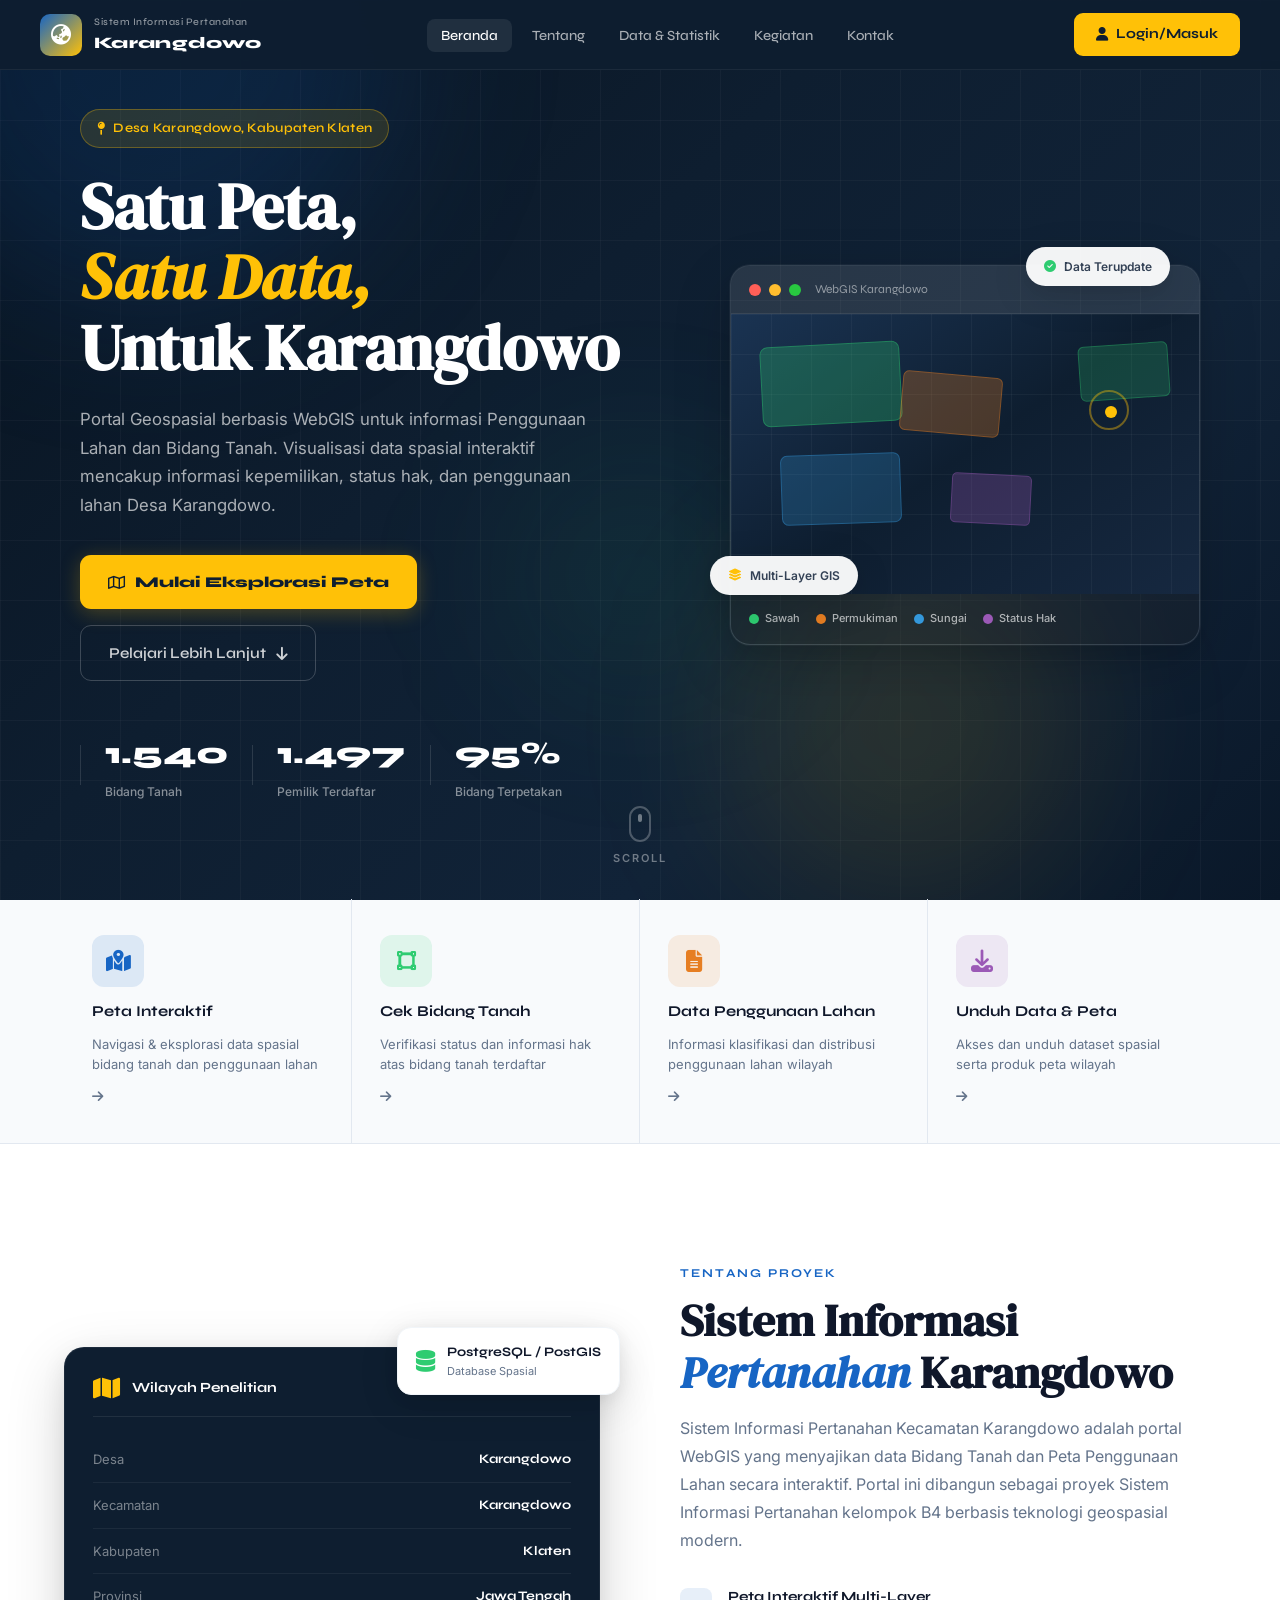
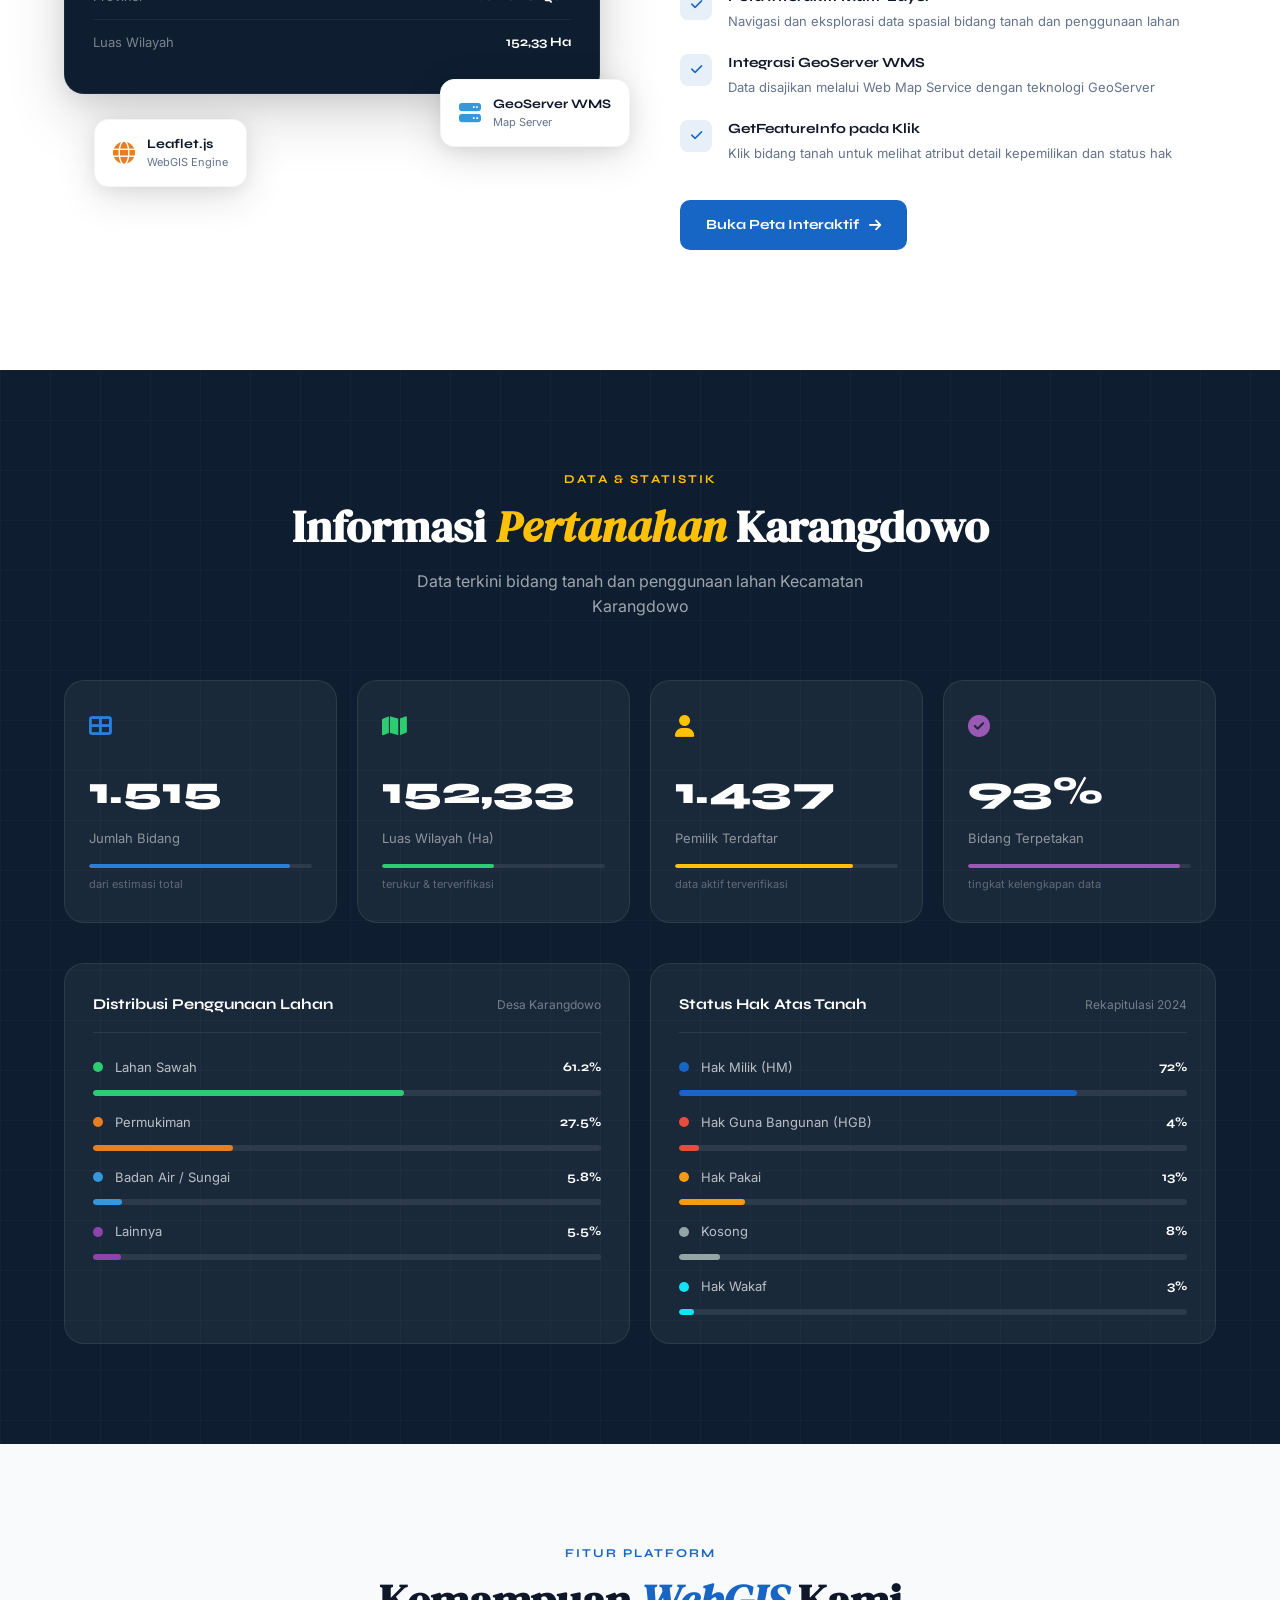
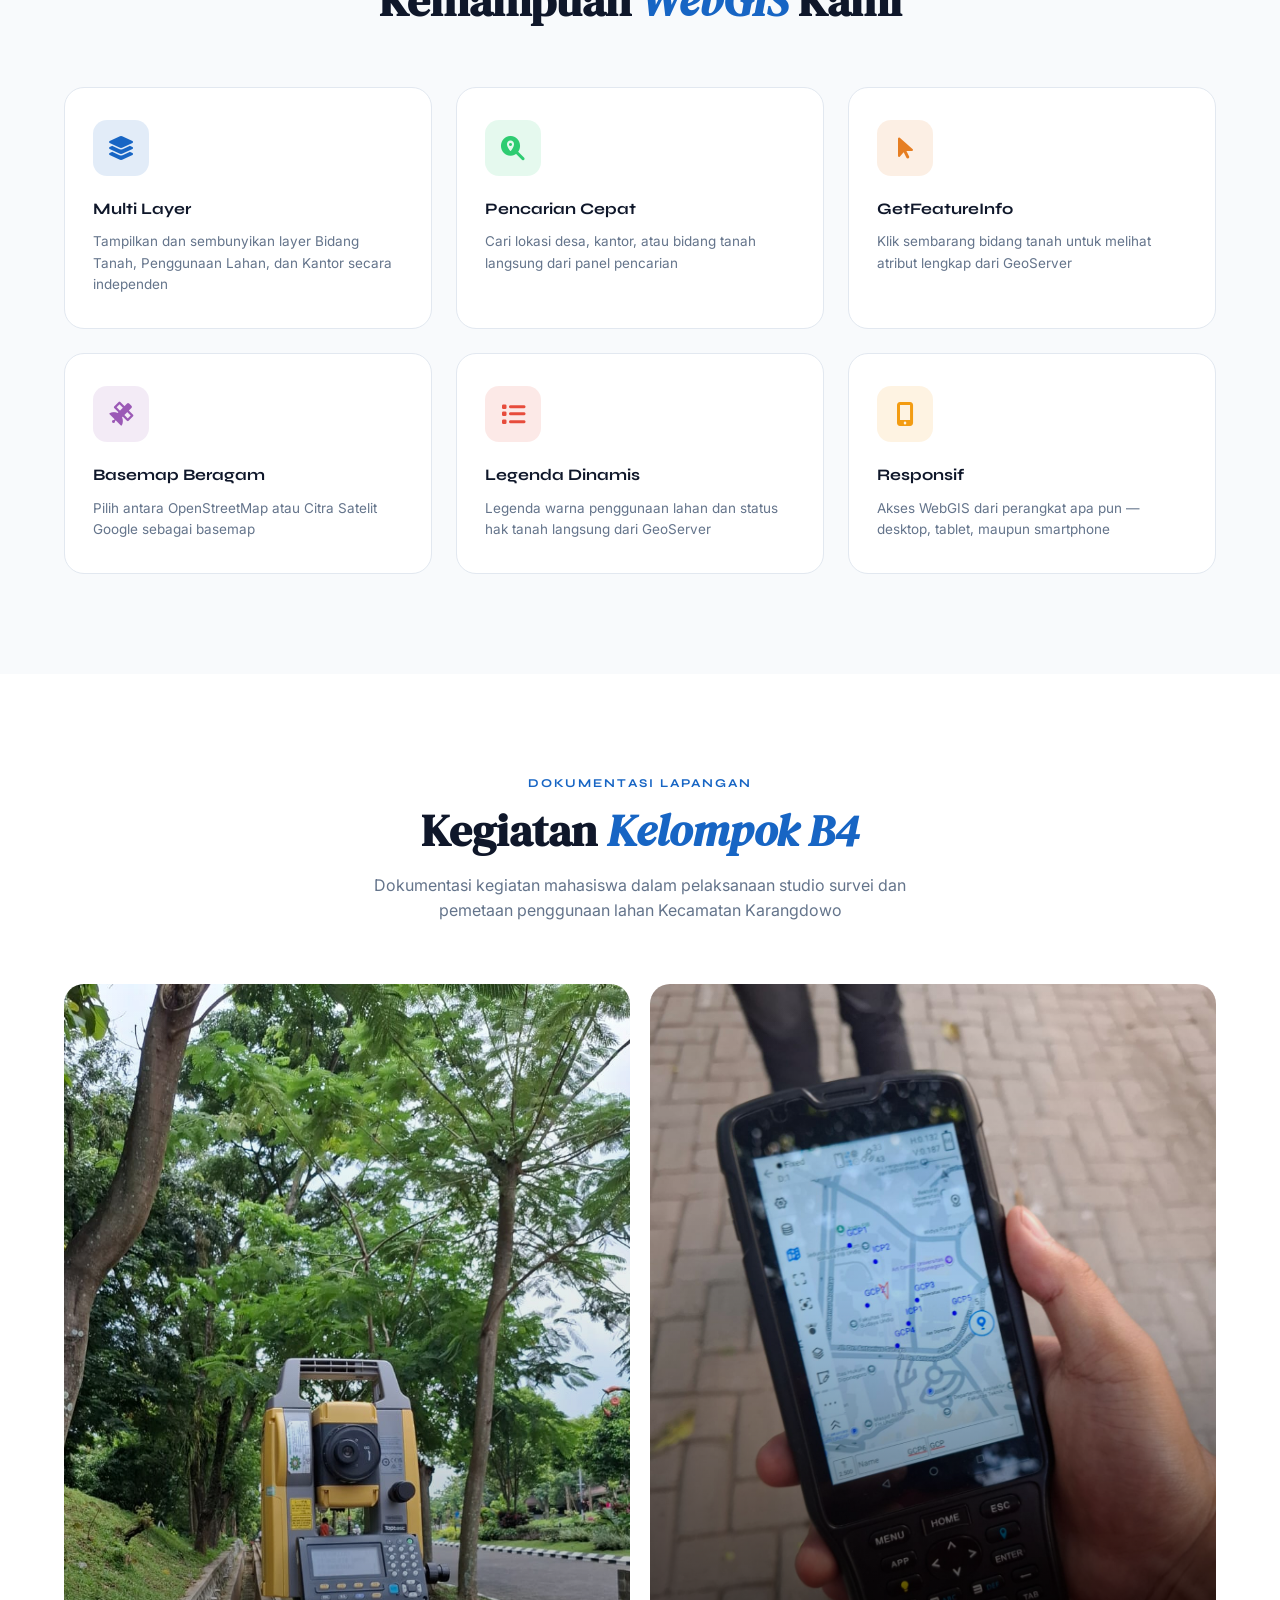
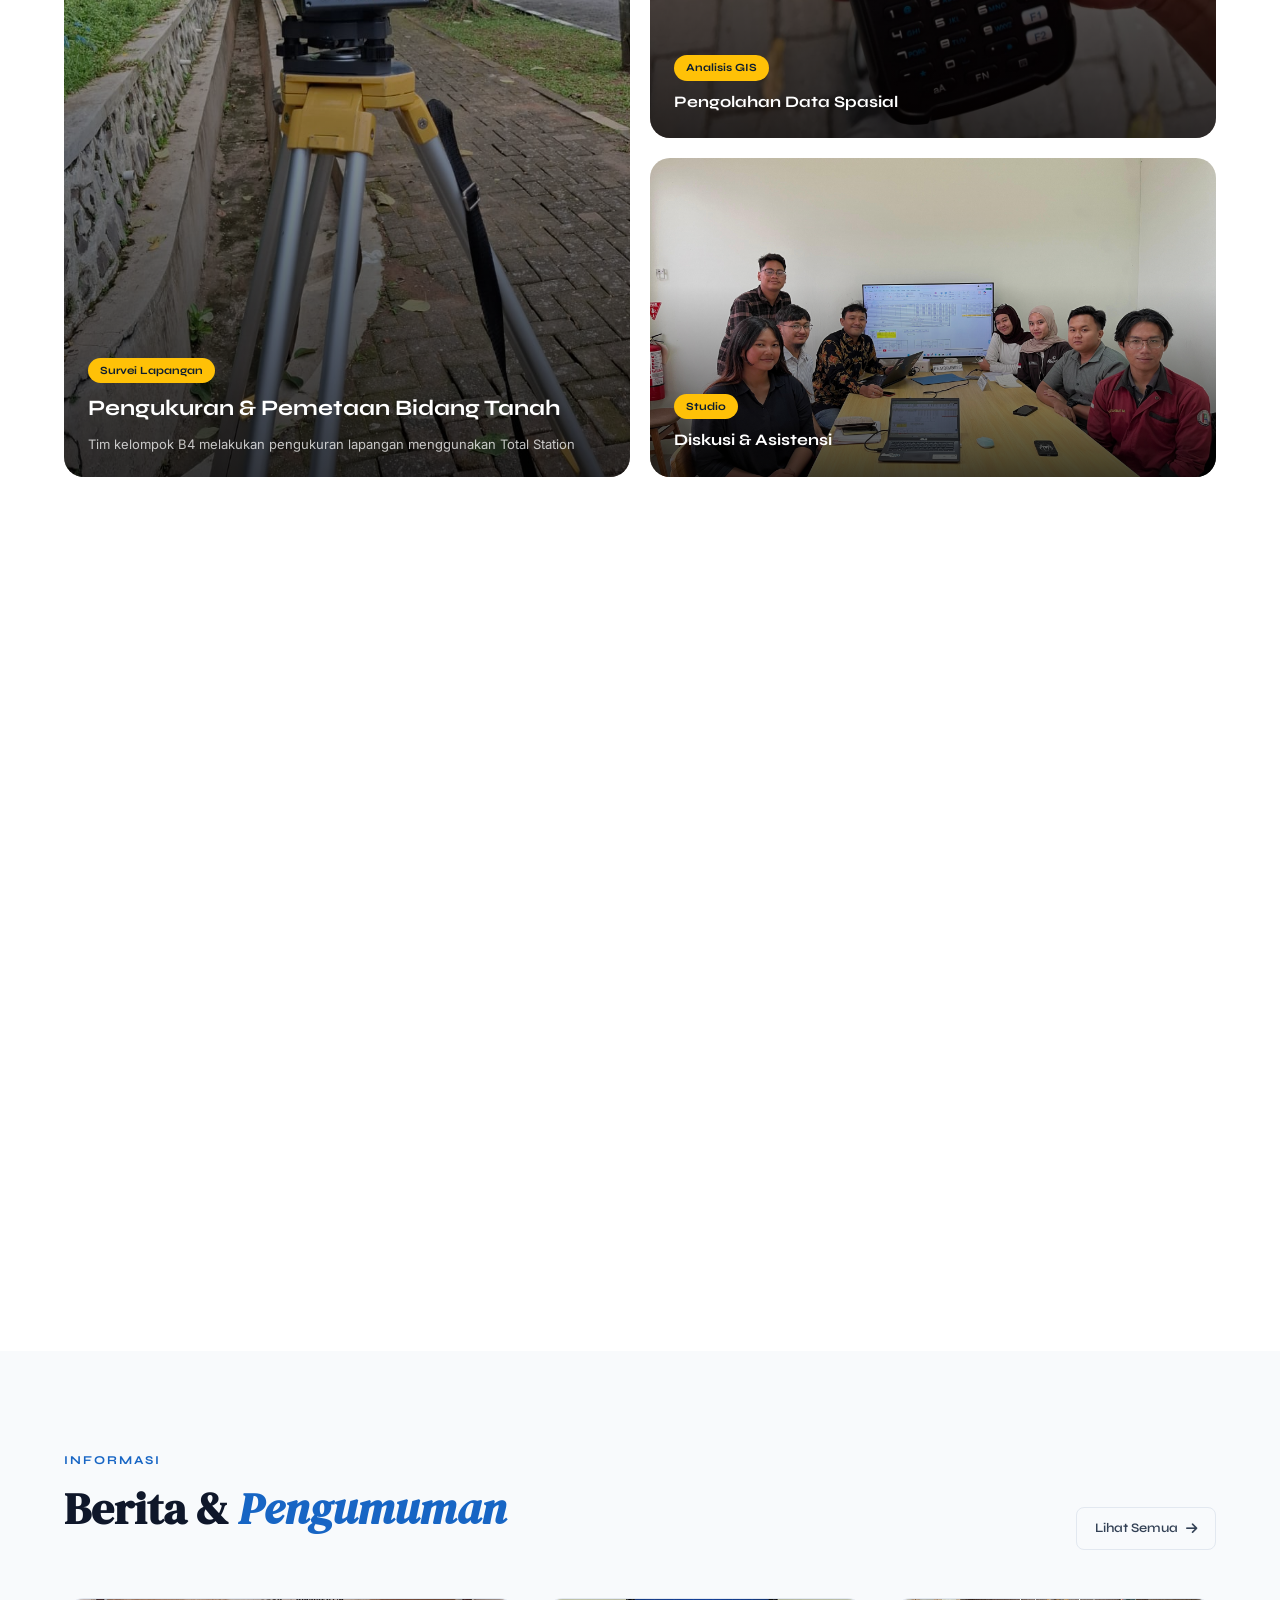
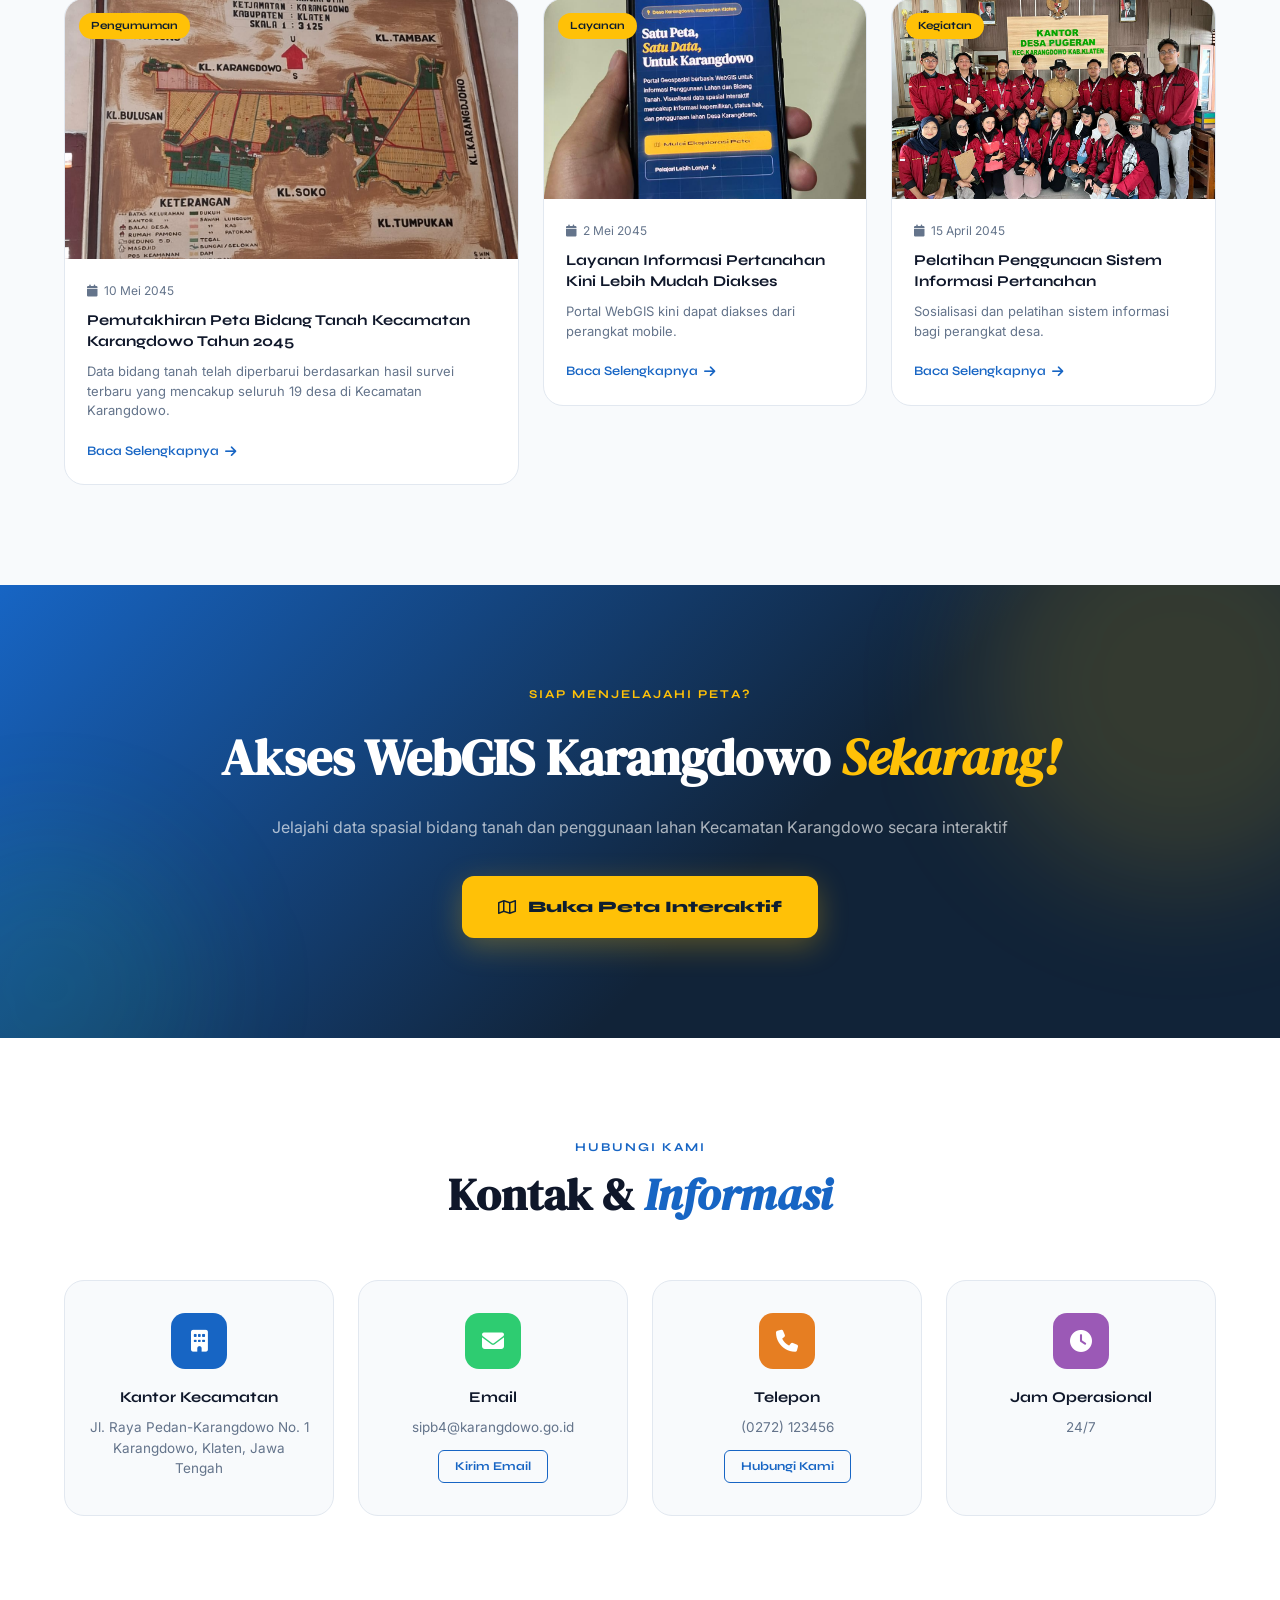
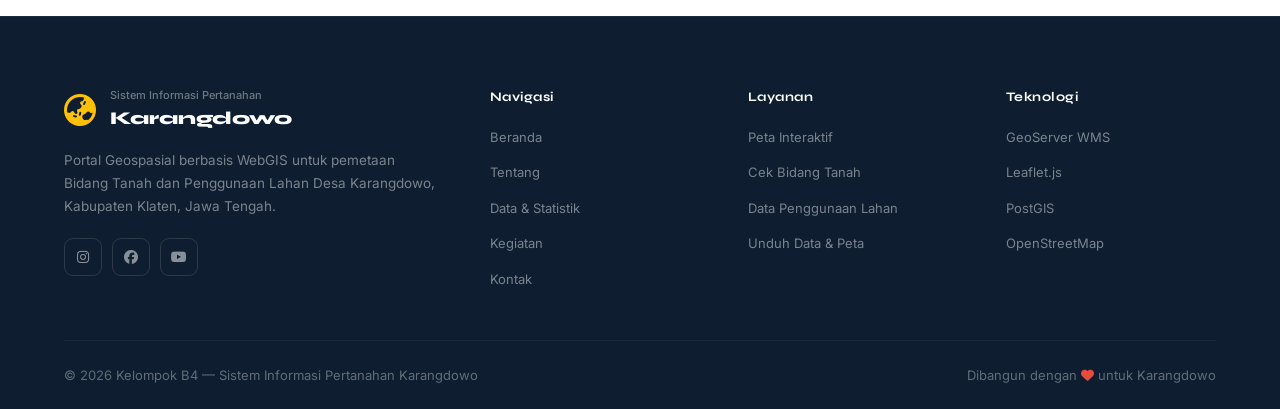
==== commit cadc6f90: "index.html" ====
--- a/index.html
+++ b/index.html
@@ -1,6 +1,7 @@
 <!DOCTYPE html>
 <html lang="id">
 <head>
+    <link rel="icon" type="image/png" href="image/LOGOWEB.png">
     <meta charset="UTF-8">
     <meta name="viewport" content="width=device-width, initial-scale=1.0">
     <meta name="description" content="Sistem Informasi Pertanahan Kecamatan Karangdowo, Kabupaten Klaten, Jawa Tengah.">
